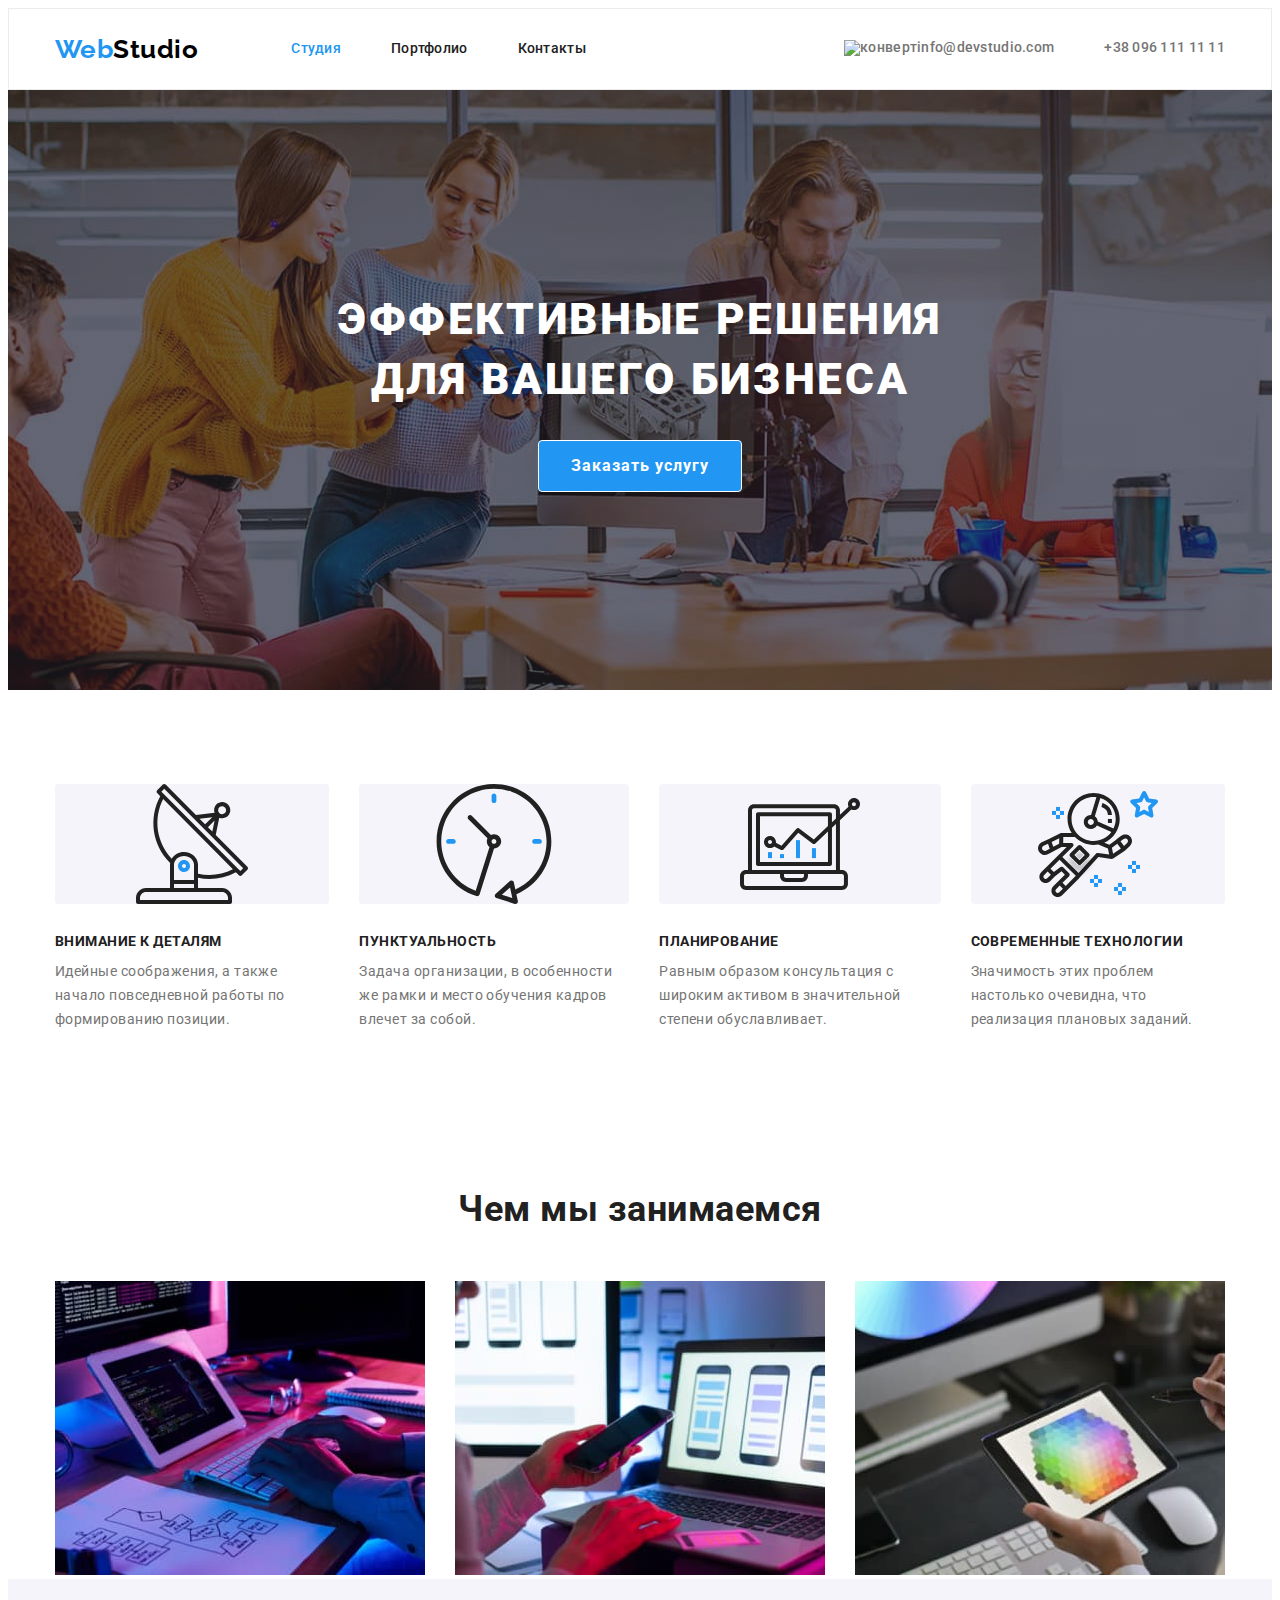
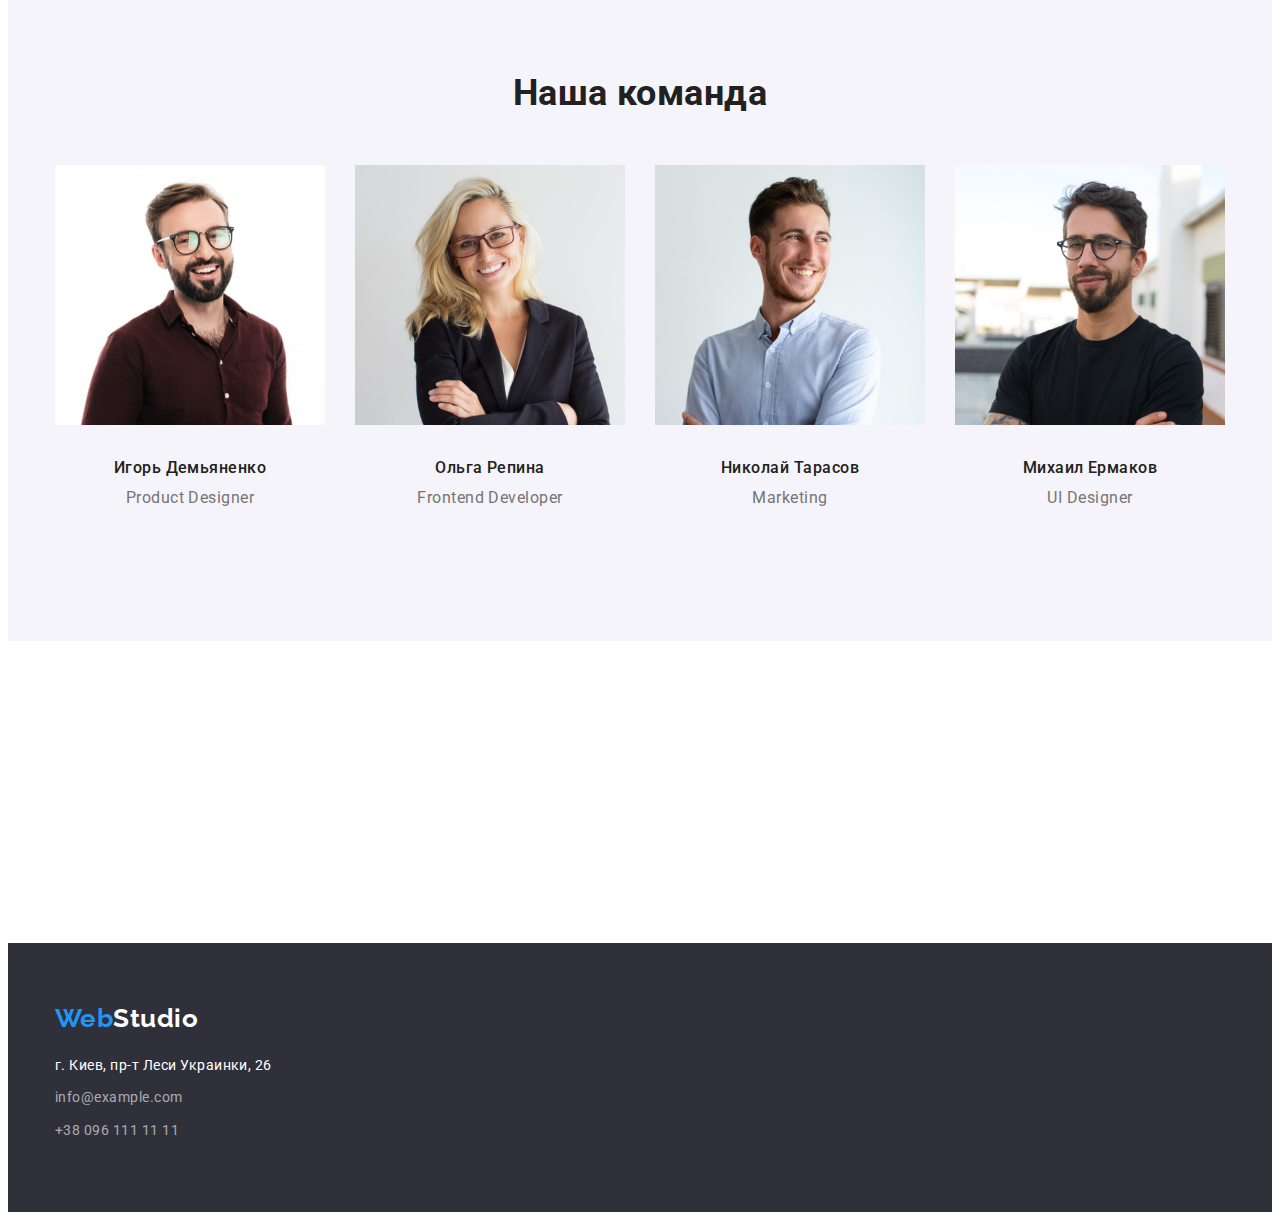
==== index.html @ ba6e31da "update" ====
<!DOCTYPE html>
<html lang="ru">
  <head>
    <meta charset="UTF-8" />
    <meta http-equiv="X-UA-Compatible" content="IE=edge" />
    <meta name="viewport" content="width=device-width, initial-scale=1.0" />
    <title>Document</title>
   <link href="https://fonts.googleapis.com/css2?family=Raleway:wght@700&family=Roboto:wght@400;500;700;900&display=swap" rel="stylesheet">
   <link rel="stylesheet" href="https://cdnjs.cloudflare.com/ajax/libs/modern-normalize/1.1.0/modern-normalize.min.css" integrity="sha512-wpPYUAdjBVSE4KJnH1VR1HeZfpl1ub8YT/NKx4PuQ5NmX2tKuGu6U/JRp5y+Y8XG2tV+wKQpNHVUX03MfMFn9Q==" crossorigin="anonymous" referrerpolicy="no-referrer" />
    <link rel="stylesheet" href="./css/styles.css">
  </head>
  <body class="page">
    <!-- Шапка -->
    <header>
       <div class="container">
      <nav class="main-nav-cont">
        <a href="./index.html" class="logo"><span class="logo-part">Web</span><span class="logo-parttwo">Studio</span></a>
        <ul class="site-nav list">
          <li class="nav-item"><a href="./index.html" class="link studio">Студия</a></li>
          <li class="nav-item"><a href="./portfolio.html" class="link">Портфолио</a></li>
          <li class="nav-item"><a href="" class="link">Контакты</a></li>
        </ul>
      
      <ul class="contact list">
        <li class="contact-item"><img src="../goit-markup-hw-04/images/icon/letter.svg" alt="конверт" class=" icon-letter"><a href="mailto:info@devstudio.com" class="info">info@devstudio.com</a></li>
        <li class="contact-item icon-smartphone"><a href="tel:+380961111111" class="info">+38 096 111 11 11</a></li>
      </ul>
      </nav>
      </div>
    </header>
    <!-- Уникальный контент страницы -->
    <main>
      <!-- Герой -->
              <section class="hero">
                <div class="container hero-center">
          <h1 class="hero-title">
            Эффективные решения <br/>
            для вашего бизнеса
          </h1>
          <button type="button" class="button-general">Заказать услугу</button>
          </div>
        </section>
      <!-- Пункты эфективного бизнеса -->
      <section class="section">
         <div class="container">
        <h2 class="opacity">Пункты эфективного бизнеса</h2>
        <ul class="list items-way">
          <li class="li-way icon-antena">
            <h3 class="subtitle">Внимание к деталям</h3>
            <p class="item">
              Идейные соображения, а также начало повседневной работы по
              формированию позиции.
            </p>
          </li>
          <li class="li-way icon-clock">
            <h3 class="subtitle">Пунктуальность</h3>
            <p class="item">
              Задача организации, в особенности же рамки и место обучения кадров
              влечет за собой.
            </p>
          </li>
          <li class="li-way icon-diagram">
            <h3 class="subtitle">Планирование</h3>
            <p class="item">
              Равным образом консультация с широким активом в значительной
              степени обуславливает.
            </p>
          </li>
          <li class="li-way icon-cosmonavt">
            <h3 class="subtitle">Современные технологии</h3>
            <p class="item">
              Значимость этих проблем настолько очевидна, что реализация
              плановых заданий.
            </p>
          </li>
        </ul>
        </div>
      </section>
      <!-- Род занятий -->
      <section>
        <div class="container">
        <h2 class="doing">Чем мы занимаемся</h2>
        <ul class="list doing-ul">
          <li class="doing-li"><img src="./images/img/coder.jpg" alt="кодирование на планшете" width="370" /></li>
          <li class="doing-li">
            <img
              src="./images/img/format.jpg"
              alt="оптимизация под мобильную версию на ноутбуке"
              width="370"/>
          </li>
          <li class="doing-li"><img src="./images/img/color.jpg" alt="стилизация на планшете" width="370" /></li>
        </ul>
        </div>
      </section>
      <!-- Команда -->
      <section class="section section-team">
         <div class="container">
        <h2 class="team">Наша команда</h2>
        <ul class="list team-ul">
          <li class="team-li">
            <img
              src="./images/img/productdesigner.jpg"
              alt="Product Designer"
              width="270"
            />
            <div class="text-team">
            <h3 class="name-team">Игорь Демьяненко</h3>
            <p lang="en" class="item-team">Product Designer</p>
            </div>
          </li>
          <li class="team-li">
            <img
              src="./images/img/frontenddeveloper.jpg"
              alt="Frontend Developer"
              width="270"
            />
            <div class="text-team">
            <h3 class="name-team">Ольга Репина</h3>
            <p lang="en" class="item-team">Frontend Developer</p>
            </div>
          </li>
          <li class="team-li">
            <img src="./images/img/marketing.jpg" alt="Marketing" width="270" />
            <div class="text-team">
            <h3 class="name-team">Николай Тарасов</h3>
            <p lang="en" class="item-team">Marketing</p>
            </div>
          </li>
          <li class="team-li">
            <img src="./images/img/uidesigner.jpg" alt="UI Designer" width="270" />
            <div class="text-team">
            <h3 class="name-team">Михаил Ермаков</h3>
            <p lang="en" class="item-team">UI Designer</p>
            </div>
          </li>
        </ul>
        </div>
      </section>
      <!-- Постоянные клиенты -->
      <section class="section">
        <div class="container">
        <ul class="list">
          <li><a href=""><img src="" alt=""></a></li>
          <li><a href=""><img src="" alt=""></a></li>
          <li><a href=""><img src="" alt=""></a></li>
          <li><a href=""><img src="" alt=""></a></li>
          <li><a href=""><img src="" alt=""></a></li>
          <li><a href=""><img src="" alt=""></a></li>
        </ul>
        </div>
      </section>
    </main>
    <!-- Подвал -->
    <footer class="footer"> 
      <div class="container">    
        <a href="./index.html" class="logo"><span class="logo-part">Web</span><span class="logo-low">Studio</span></a>
      <ul class="contact-footer list">
        <li class="map-li"><a href="https://www.google.com.ua/maps/place/%D0%B1%D1%83%D0%BB.+%D0%9B%D0%B5%D1%81%D0%B8+%D0%A3%D0%BA%D1%80%D0%B0%D0%B8%D0%BD%D0%BA%D0%B8,+26,+%D0%9A%D0%B8%D0%B5%D0%B2,+02000/@50.4265807,30.5361971,17z/data=!3m1!4b1!4m5!3m4!1s0x40d4cf0e033ecbe9:0x57a4dffefec77da0!8m2!3d50.4265807!4d30.5383858?hl=ru" target="_blank"  rel="noopener noreferrer" class="map">г. Киев, пр-т Леси Украинки, 26</a></li>
        <li class="info-li"><a href="mailto:info@example.com" class="info-footer">info@example.com</a></li>
        <li class="info-li"><a href="tel:+380961111111" class="info-footer">+38 096 111 11 11</a></li>
      </ul>
      </div>
    </footer>
  </body>
</html>
---- css/styles.css ----
html {
  box-sizing: border-box;
}
*,
*::after,
*::before {
 box-sizing: inherit; 
}

:root {
  --primary-text-color:#212121;
  --primary-bg-color:#FFFFFF;
  --accent-color: #2196F3;
  --block-background-color: rgba(47, 48, 58, 0.4);
  --info-color-footer: rgba(255, 255, 255, 0.6);
  --item-contact:#757575;
  --part-of-logo: #000000;
  --secondary-button-color:#F5F4FA;
  --border-color-head:#ECECEC;
  --border-color-portfolio: #EEEEEE;
  --footer-color: #2F303A;
}

body {
  background-color: var(--primary-bg-color);
  color: var(--primary-text-color);
  font-family: Roboto, sans-serif;
  letter-spacing: 0.03em;
}
.container {
  width: 1200px;
  padding-left: 15px;
  padding-right: 15px;
  margin-left: auto;
  margin-right: auto;
}
/* h1,
h2,
h3,
p,
ul {
margin-top: 0;
margin-bottom: 0; } */
header {
  border: 1px solid var(--border-color-head);
}
/* logo */
.logo {
  color: var(--part-of-logo);
  text-decoration: none;

  font-family: Raleway, sans-serif;
    font-size: 26px;
    line-height: 1.19;
    font-weight: 700;
}
.logo-part {
  color:var(--accent-color);
}
.logo-parttwo {
  color: var(--part-of-logo);
}
.logo-low {
  color: var(--primary-bg-color);
}
/* Util */
.list {
  list-style: none;
  margin-top: 0;
  margin-bottom: 0;
  padding-left: 0;
}
/* site-nav */
.main-nav-cont {
  display: flex;
  align-items: center;

}


.site-nav {
    display: flex;

    font-weight: 500;
    font-size: 14px;
    line-height: 1.14;
    letter-spacing: 0.02em;
    margin-left: 93px;
}

.site-nav .nav-item:not(:last-child) {
margin-right: 50px;
}
.site-nav .link:hover,
.site-nav .link:focus {
  color:var(--accent-color);
}
.site-nav .link {
  display: flex;
  padding-top: 32px;
  padding-bottom: 32px;
}

.link {
 text-decoration: none;
 color: var(--primary-text-color);
}
.studio {
  color: var(--accent-color);
}
.portfolio {
  color: var(--accent-color);
}
/* contact */
.contact {
  display: flex;
  margin-left: auto;

  color:var(--item-contact);
  font-weight: 500;
  font-size: 14px;
  line-height: 1.14;
  letter-spacing: 0.02em;
}
.contact .contact-item:not(:last-child) {
  margin-right: 50px;
}
.contact .info:hover,
.contact .info:focus {
  color: var(--accent-color);
}
/* logo-contact */
.contact-item {
  display: flex;
}
.contact-item::before {
  content: '';
    height: 18px;
    display: block;
    background-size: contain;
    background-repeat: no-repeat;
    background-position: center;
    background-color: var(--primary-bg-color);
    border-radius: 4px;
}
.icon-letter::before {
background-image: url(../images/icon/letter.svg);
}
.icon-smartphone::before {
background-image: url(../images/icon/smartphone.svg);
}

.info {
  text-decoration: none;
  color: var(--item-contact);
}
/* Hero */

.hero-title {
  margin-top: 0;
  margin-bottom: 30px;

  color: var(--primary-bg-color);
    font-weight: 900;
    font-size: 44px;
    line-height: 1.36;
    letter-spacing: 0.06em;
    text-align: center;
    text-transform: uppercase;

}
.hero {
  background-color: var(--footer-color);
  text-align: center;
  padding-top: 200px;
  padding-bottom: 200px;
  max-width: 1600px;
  margin-left: auto;
  margin-right: auto;
  height: 600px;

  background-image: linear-gradient(to right,
        var(--block-background-color),
        var(--block-background-color)),
      url(../images/img/hero.jpg);
  background-repeat: no-repeat;
  background-size: cover;
  background-position: center;

}
.section {
 padding-top: 94px;
 padding-bottom: 94px;
}
/* items effective way */
.items-way {
  display: flex;
}
.li-way::before {
  content: '';
  height: 120px;
  display: block;
  background-size: contain;
  background-repeat: no-repeat;
  background-position: center;
  background-color: var(--secondary-button-color);
  border-radius: 4px;
  margin-bottom: 30px;
}
.items-way .li-way:not(:last-child) {
  margin-right: 30px;
}
/* icon */
.icon-antena::before {
background-image: url(../images/icon/antenna.svg);
}
.icon-clock::before {
background-image: url(../images/icon/clock.svg);
}
.icon-diagram::before {
background-image: url(../images/icon/diagram.svg);
}
.icon-cosmonavt::before {
background-image: url(../images/icon/cosmonavt.svg)
}

.subtitle {
    font-weight: 700;
    font-size: 14px;
    line-height: 1.14;
    text-transform: uppercase;
    margin-top: 0;
    margin-bottom: 10px;
    display: flex;
}

.opacity {
  opacity: 0;
  display: none;
  cursor: pointer;
}
/* item */
.item {
    color:var(--item-contact);
    font-size: 14px;
    line-height: 1.7;
    margin-top: 0;
    padding-bottom: 50px;
}
/* Doing */
.doing-ul {
  display: flex;
}
.doing-ul .doing-li:not(:last-child) {
  margin-right: 30px;
}
.doing {
    font-weight: 700;
    font-size: 36px;
    line-height: 1.16;
    margin-top: 0;
    margin-bottom: 50px;
    text-align: center;
}
/* team */
.section-team {
  background-color: var(--secondary-button-color);
}
.team-ul {
  display: flex;
}
.team-ul .team-li:not(:last-child) {
  margin-right: 30px;
}
.team {
    font-weight: 700;
    font-size: 36px;
    line-height: 1.16;
    margin-top: 0;
    margin-bottom: 50px;
    text-align: center;
}
.text-team {
  text-align: center;
  padding-top: 30px;
  padding-bottom: 30px;

}
.name-team {
    font-weight: 500;
    font-size: 16px;
    line-height: 1.18;
    margin-top: 0;
    margin-bottom: 10px;
}
.item-team {
  color: var(--item-contact);
  font-size: 16px;
  line-height: 19px;
  margin-top: 0;
  margin-bottom: 10px;
}
/* Постоянные клиенты */
/* footer */
.footer {
  background-color: var(--footer-color);
  padding-top: 60px;
  padding-bottom: 60px;
}
.map {
  color:var(--primary-bg-color);
  text-decoration: none;
    font-size: 14px;
    line-height: 1.7;
    
}
.map-li {
margin-top: 20px;
}
.info-footer {
  color: var(--info-color-footer);
  text-decoration: none;
  font-size: 14px;
  line-height: 1.7;

}
.info-li {
  margin-top: 9px;
  margin-bottom: 9px;
}
.contact-footer .info-footer:hover,
.contact-footer .info-footer:focus {
  color: var(--accent-color);
}

.contact-footer .map:hover,
.contact-footer .map:focus {
  color: var(--accent-color);
}

/* Button */
button {
  border-radius: 4px;
 text-align: center;
  border: 1px solid rgba(255, 255, 255, 1);
  font-family: inherit;
  cursor: pointer;
}
.button-general {
  padding: 10px 32px;
  min-width: 200px;

  color: var(--primary-bg-color);
  background-color:var(--accent-color);
  font-weight: 700;
  font-size: 16px;
  line-height: 1.87;
  letter-spacing: 0.06em;

}
/* other button */
.secondary-button {
  padding: 6px 22px;

  background-color: var(--secondary-button-color);
  font-weight: 500;
  font-size: 16px;
  line-height: 1.6;
  text-align: center;
}
.secondary-button:hover,
.secondary-button:focus {
  background-color: var(--accent-color);
  color: var(--primary-bg-color);
}
.button-all {
min-width: 73px;
}
.button-web {
min-width: 128px;
}
.button-app {
min-width: 145px;
}
.button-dis {
min-width: 163px;
}
.button-marketing {
  min-width: 130px;
}


/* section portfolio */
.item-portfolio {
  font-weight: 700;
  font-size: 18px;
  line-height: 2;
  letter-spacing: 0.06em;
  margin-top: 0;
  margin-bottom: 4px;
  }
  .direction {
  color: var(--item-contact);
  font-size: 16px;
  line-height: 1.8;
  margin-top: 0;
  margin-bottom: 4px;
  }

  .btn-portfolio {
    margin-bottom: 50px;
    text-align: center;
    display: flex;
    justify-content: center; 
  }
    .btn-portfolio .list-portfolio-btn:not(:last-child) {
    margin-right: 8px;
  }

  .li-portfolio {
 width: 370px;
        }
  .li-portfolio:nth-child(3n){
margin-right: 0;
  }
  .list-portfolio {
    display: flex;
    flex-wrap: wrap;
    gap: 30px;
  }
.items-li {
    border: 1px solid var(--border-color-portfolio);
    padding: 20px;
    margin-top: -5px;
  }
    /* .list-portfolio .li-portfolio:not(:last-child) {
      margin-right: 30px;
    } */
    
/* основной color: #212121; */
/*вторичный цвет  color: #757575 */
/* белый color: #FFFFFF; */
/* синий #2196F3 */
/* цвет фона E5E5E5 */
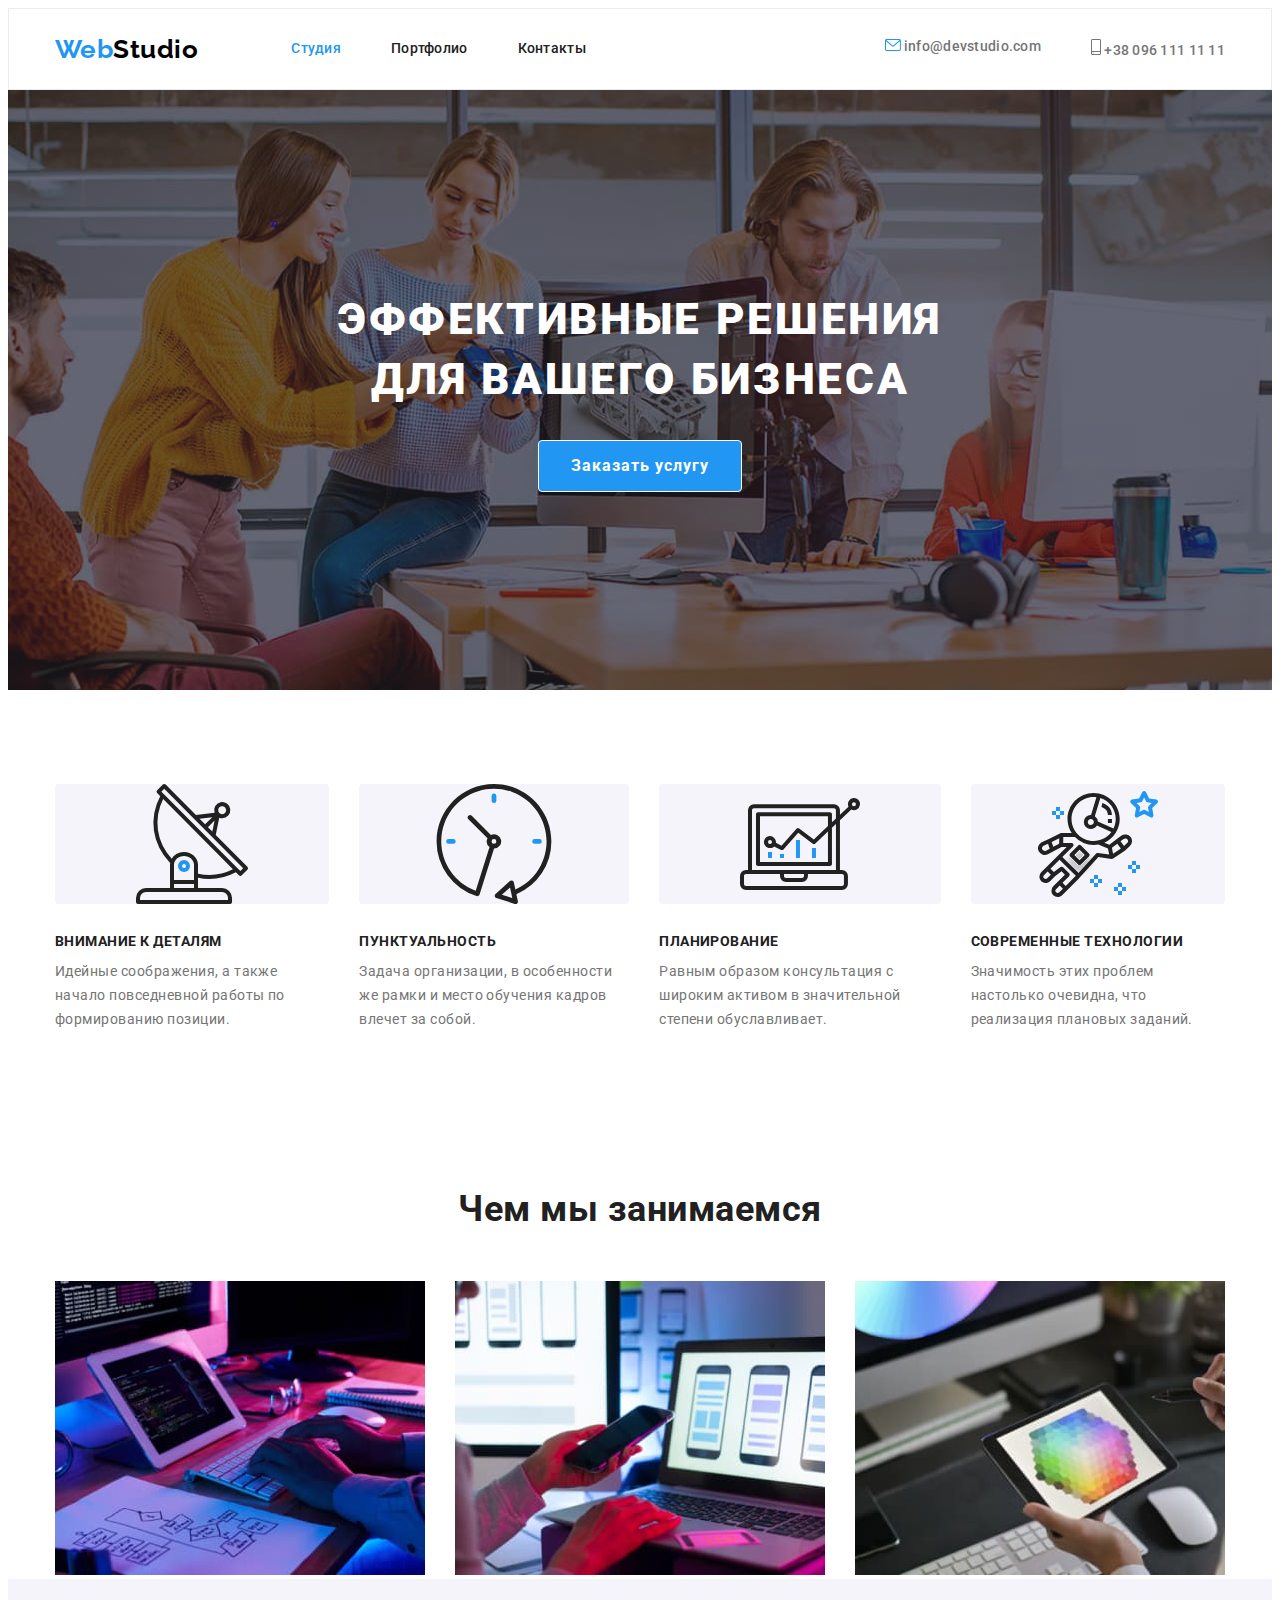
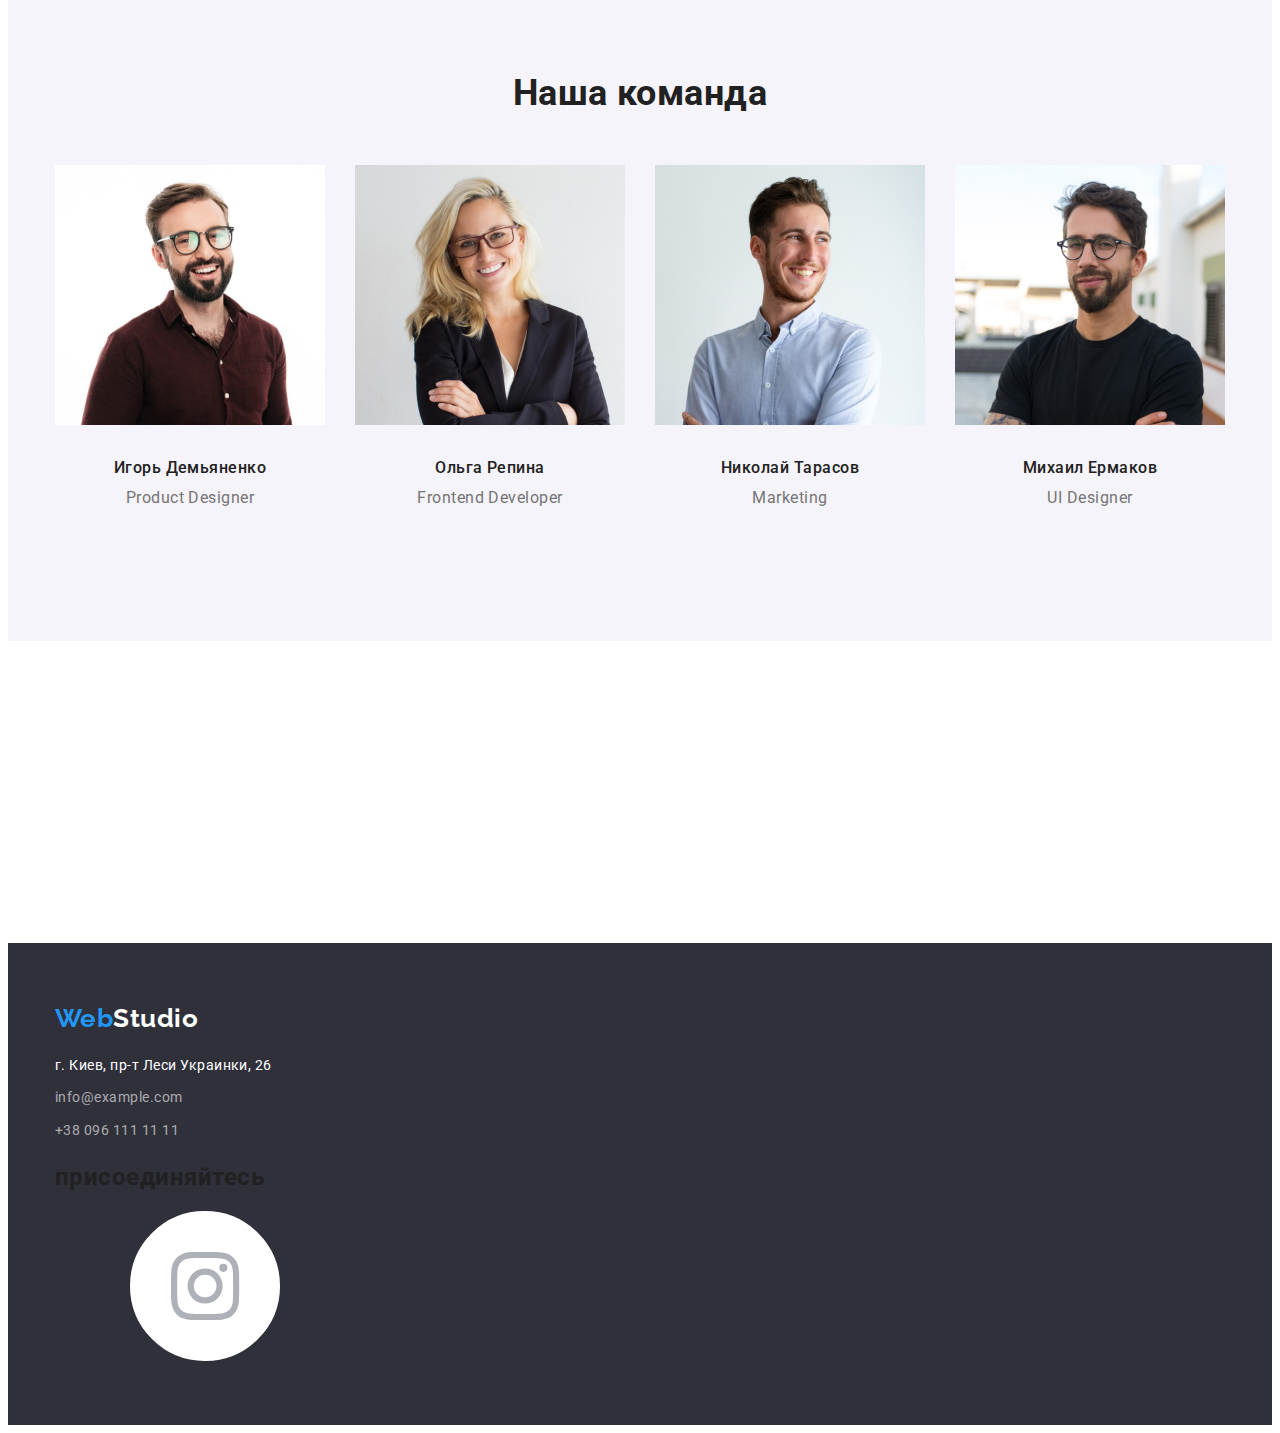
==== commit 695e50a9: "update" ====
--- a/index.html
+++ b/index.html
@@ -22,8 +22,12 @@
         </ul>
       
       <ul class="contact list">
-        <li class="contact-item"><img src="../goit-markup-hw-04/images/icon/letter.svg" alt="конверт" class=" icon-letter"><a href="mailto:info@devstudio.com" class="info">info@devstudio.com</a></li>
-        <li class="contact-item icon-smartphone"><a href="tel:+380961111111" class="info">+38 096 111 11 11</a></li>
+        <li class="contact-item"> <a href="mailto:info@devstudio.com" class="info"><svg class="icon-letter" >
+          <use href="./images/icon/icons.svg#letter"></use>
+        </svg> info@devstudio.com</a></li>
+        <li class="contact-item"><a href="tel:+380961111111" class="info"><svg class="icon-smartphone">
+          <use href="./images/icon/icons.svg#smartphone"></use>
+        </svg> +38 096 111 11 11</a></li>
       </ul>
       </nav>
       </div>
@@ -158,6 +162,10 @@
         <li class="map-li"><a href="https://www.google.com.ua/maps/place/%D0%B1%D1%83%D0%BB.+%D0%9B%D0%B5%D1%81%D0%B8+%D0%A3%D0%BA%D1%80%D0%B0%D0%B8%D0%BD%D0%BA%D0%B8,+26,+%D0%9A%D0%B8%D0%B5%D0%B2,+02000/@50.4265807,30.5361971,17z/data=!3m1!4b1!4m5!3m4!1s0x40d4cf0e033ecbe9:0x57a4dffefec77da0!8m2!3d50.4265807!4d30.5383858?hl=ru" target="_blank"  rel="noopener noreferrer" class="map">г. Киев, пр-т Леси Украинки, 26</a></li>
         <li class="info-li"><a href="mailto:info@example.com" class="info-footer">info@example.com</a></li>
         <li class="info-li"><a href="tel:+380961111111" class="info-footer">+38 096 111 11 11</a></li>
+        <h2>присоединяйтесь</h2>
+        <svg>
+          <use href="./images/icon/icons.svg#insta"></use>
+        </svg>
       </ul>
       </div>
     </footer>
--- a/css/styles.css
+++ b/css/styles.css
@@ -122,6 +122,19 @@
   line-height: 1.14;
   letter-spacing: 0.02em;
 }
+
+
+/* logo letter phone */
+.icon-letter {
+ width: 16px;
+ height: 12px;
+}
+.icon-smartphone {
+  width: 10px;
+  height: 16px;
+}
+
+
 .contact .contact-item:not(:last-child) {
   margin-right: 50px;
 }
@@ -132,22 +145,6 @@
 /* logo-contact */
 .contact-item {
   display: flex;
-}
-.contact-item::before {
-  content: '';
-    height: 18px;
-    display: block;
-    background-size: contain;
-    background-repeat: no-repeat;
-    background-position: center;
-    background-color: var(--primary-bg-color);
-    border-radius: 4px;
-}
-.icon-letter::before {
-background-image: url(../images/icon/letter.svg);
-}
-.icon-smartphone::before {
-background-image: url(../images/icon/smartphone.svg);
 }
 
 .info {
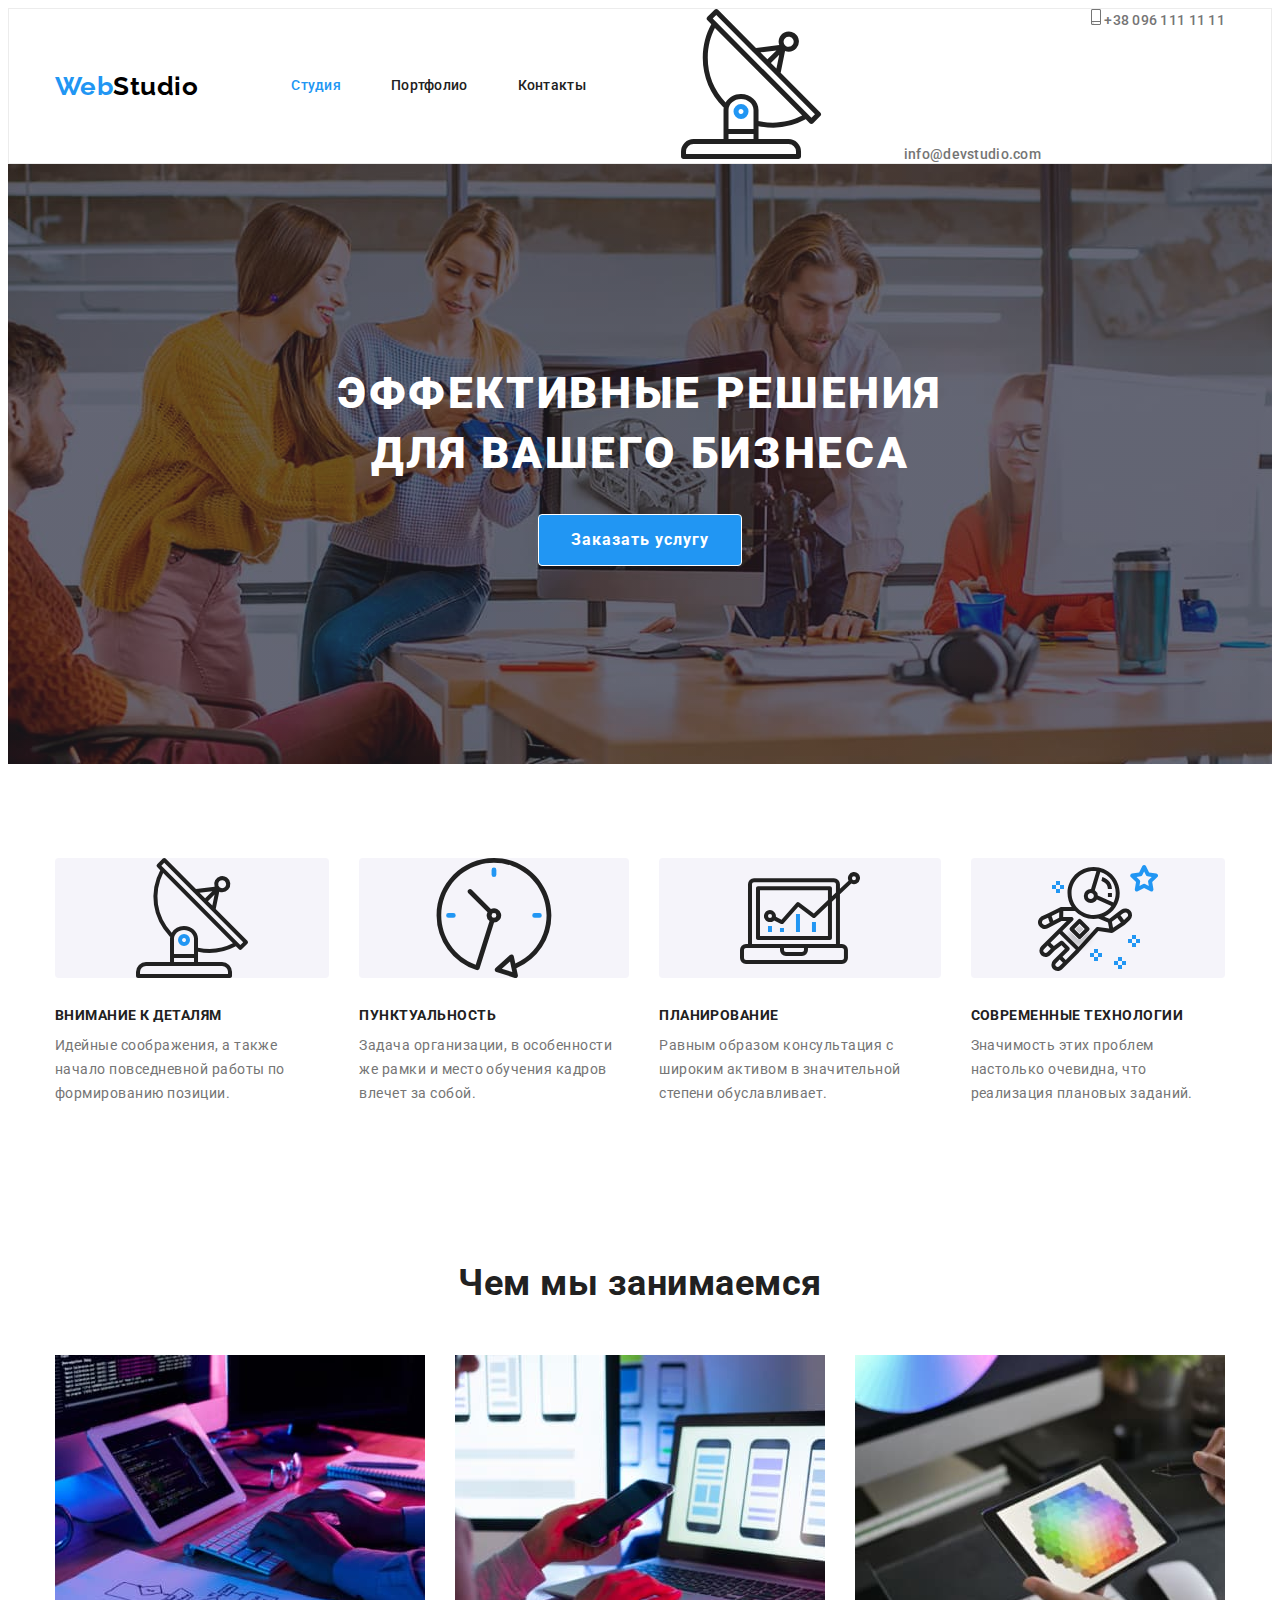
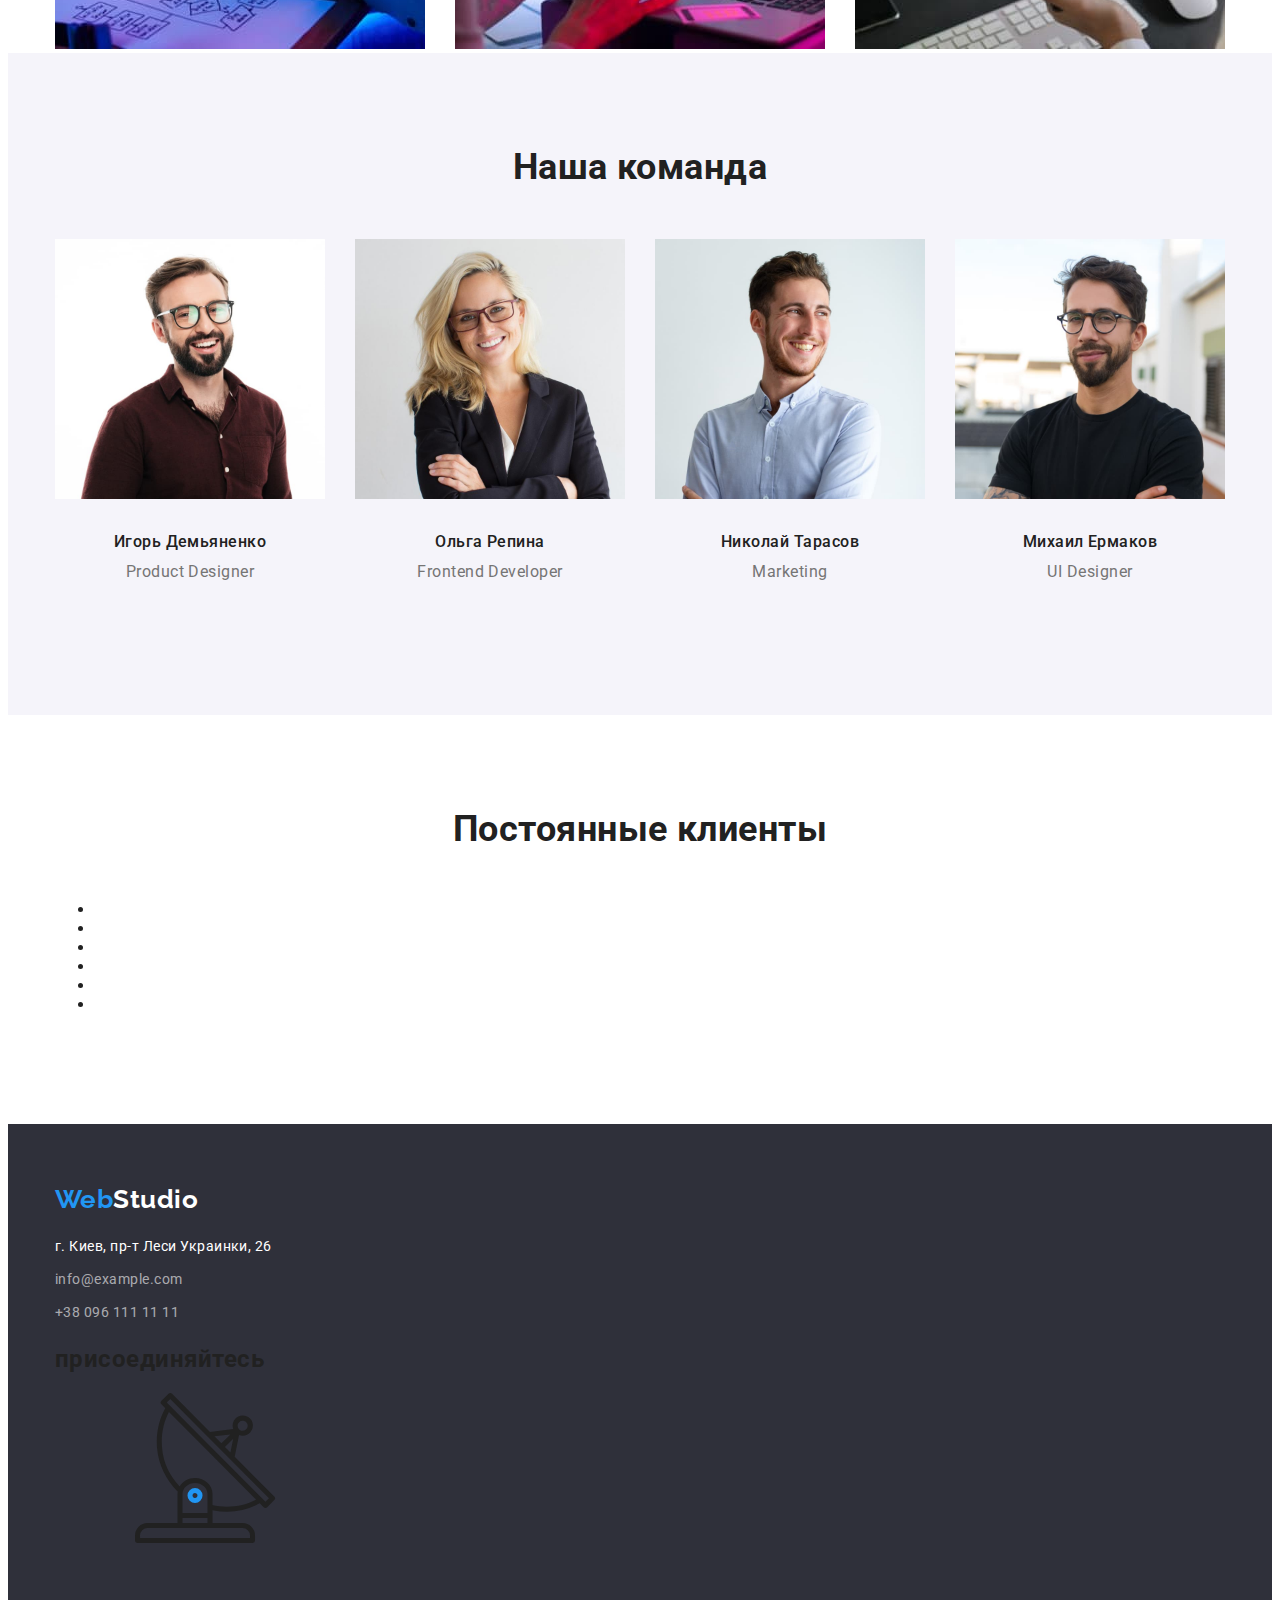
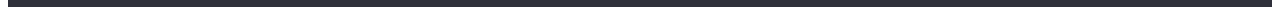
==== commit 7673978e: "update" ====
--- a/index.html
+++ b/index.html
@@ -5,168 +5,234 @@
     <meta http-equiv="X-UA-Compatible" content="IE=edge" />
     <meta name="viewport" content="width=device-width, initial-scale=1.0" />
     <title>Document</title>
-   <link href="https://fonts.googleapis.com/css2?family=Raleway:wght@700&family=Roboto:wght@400;500;700;900&display=swap" rel="stylesheet">
-   <link rel="stylesheet" href="https://cdnjs.cloudflare.com/ajax/libs/modern-normalize/1.1.0/modern-normalize.min.css" integrity="sha512-wpPYUAdjBVSE4KJnH1VR1HeZfpl1ub8YT/NKx4PuQ5NmX2tKuGu6U/JRp5y+Y8XG2tV+wKQpNHVUX03MfMFn9Q==" crossorigin="anonymous" referrerpolicy="no-referrer" />
-    <link rel="stylesheet" href="./css/styles.css">
+    <link
+      href="https://fonts.googleapis.com/css2?family=Raleway:wght@700&family=Roboto:wght@400;500;700;900&display=swap"
+      rel="stylesheet"
+    />
+    <link
+      rel="stylesheet"
+      href="https://cdnjs.cloudflare.com/ajax/libs/modern-normalize/1.1.0/modern-normalize.min.css"
+      integrity="sha512-wpPYUAdjBVSE4KJnH1VR1HeZfpl1ub8YT/NKx4PuQ5NmX2tKuGu6U/JRp5y+Y8XG2tV+wKQpNHVUX03MfMFn9Q=="
+      crossorigin="anonymous"
+      referrerpolicy="no-referrer"
+    />
+    <link rel="stylesheet" href="./css/styles.css" />
   </head>
   <body class="page">
     <!-- Шапка -->
     <header>
-       <div class="container">
-      <nav class="main-nav-cont">
-        <a href="./index.html" class="logo"><span class="logo-part">Web</span><span class="logo-parttwo">Studio</span></a>
-        <ul class="site-nav list">
-          <li class="nav-item"><a href="./index.html" class="link studio">Студия</a></li>
-          <li class="nav-item"><a href="./portfolio.html" class="link">Портфолио</a></li>
-          <li class="nav-item"><a href="" class="link">Контакты</a></li>
-        </ul>
-      
-      <ul class="contact list">
-        <li class="contact-item"> <a href="mailto:info@devstudio.com" class="info"><svg class="icon-letter" >
-          <use href="./images/icon/icons.svg#letter"></use>
-        </svg> info@devstudio.com</a></li>
-        <li class="contact-item"><a href="tel:+380961111111" class="info"><svg class="icon-smartphone">
-          <use href="./images/icon/icons.svg#smartphone"></use>
-        </svg> +38 096 111 11 11</a></li>
-      </ul>
-      </nav>
+      <div class="container">
+        <nav class="main-nav-cont">
+          <a href="./index.html" class="logo"
+            ><span class="logo-part">Web</span
+            ><span class="logo-parttwo">Studio</span></a>
+          <ul class="site-nav list">
+            <li class="nav-item">
+              <a href="./index.html" class="link studio">Студия</a>
+            </li>
+            <li class="nav-item">
+              <a href="./portfolio.html" class="link">Портфолио</a>
+            </li>
+            <li class="nav-item"><a href="" class="link">Контакты</a>
+            </li>
+          </ul>
+
+          <ul class="contact list">
+            <li class="contact-item">
+              <a href="mailto:info@devstudio.com" class="info"
+                ><svg>
+                  <use href="./images/icon/icons.svg#antenna"></use>
+                </svg>
+                info@devstudio.com</a>
+            </li>
+            <li class="contact-item">
+              <a href="tel:+380961111111" class="info"
+                ><svg class="icon-smartphone">
+                  <use href="./images/icon/icons.svg#smartphone"></use>
+                </svg>
+                +38 096 111 11 11</a
+              >
+            </li>
+          </ul>
+        </nav>
       </div>
     </header>
     <!-- Уникальный контент страницы -->
     <main>
       <!-- Герой -->
-              <section class="hero">
-                <div class="container hero-center">
+      <section class="hero">
+        <div class="container hero-center">
           <h1 class="hero-title">
-            Эффективные решения <br/>
+            Эффективные решения <br />
             для вашего бизнеса
           </h1>
           <button type="button" class="button-general">Заказать услугу</button>
-          </div>
-        </section>
+        </div>
+      </section>
       <!-- Пункты эфективного бизнеса -->
       <section class="section">
-         <div class="container">
-        <h2 class="opacity">Пункты эфективного бизнеса</h2>
-        <ul class="list items-way">
-          <li class="li-way icon-antena">
-            <h3 class="subtitle">Внимание к деталям</h3>
-            <p class="item">
-              Идейные соображения, а также начало повседневной работы по
-              формированию позиции.
-            </p>
-          </li>
-          <li class="li-way icon-clock">
-            <h3 class="subtitle">Пунктуальность</h3>
-            <p class="item">
-              Задача организации, в особенности же рамки и место обучения кадров
-              влечет за собой.
-            </p>
-          </li>
-          <li class="li-way icon-diagram">
-            <h3 class="subtitle">Планирование</h3>
-            <p class="item">
-              Равным образом консультация с широким активом в значительной
-              степени обуславливает.
-            </p>
-          </li>
-          <li class="li-way icon-cosmonavt">
-            <h3 class="subtitle">Современные технологии</h3>
-            <p class="item">
-              Значимость этих проблем настолько очевидна, что реализация
-              плановых заданий.
-            </p>
-          </li>
-        </ul>
+        <div class="container">
+          <h2 class="opacity">Пункты эфективного бизнеса</h2>
+          <ul class="list items-way">
+            <li class="li-way icon-antena">
+              <h3 class="subtitle">Внимание к деталям</h3>
+              <p class="item">
+                Идейные соображения, а также начало повседневной работы по
+                формированию позиции.
+              </p>
+            </li>
+            <li class="li-way icon-clock">
+              <h3 class="subtitle">Пунктуальность</h3>
+              <p class="item">
+                Задача организации, в особенности же рамки и место обучения
+                кадров влечет за собой.
+              </p>
+            </li>
+            <li class="li-way icon-diagram">
+              <h3 class="subtitle">Планирование</h3>
+              <p class="item">
+                Равным образом консультация с широким активом в значительной
+                степени обуславливает.
+              </p>
+            </li>
+            <li class="li-way icon-cosmonavt">
+              <h3 class="subtitle">Современные технологии</h3>
+              <p class="item">
+                Значимость этих проблем настолько очевидна, что реализация
+                плановых заданий.
+              </p>
+            </li>
+          </ul>
         </div>
       </section>
       <!-- Род занятий -->
       <section>
         <div class="container">
-        <h2 class="doing">Чем мы занимаемся</h2>
-        <ul class="list doing-ul">
-          <li class="doing-li"><img src="./images/img/coder.jpg" alt="кодирование на планшете" width="370" /></li>
-          <li class="doing-li">
-            <img
-              src="./images/img/format.jpg"
-              alt="оптимизация под мобильную версию на ноутбуке"
-              width="370"/>
-          </li>
-          <li class="doing-li"><img src="./images/img/color.jpg" alt="стилизация на планшете" width="370" /></li>
-        </ul>
+          <h2 class="doing">Чем мы занимаемся</h2>
+          <ul class="list doing-ul">
+            <li class="doing-li">
+              <img
+                src="./images/img/coder.jpg"
+                alt="кодирование на планшете"
+                width="370"
+              />
+            </li>
+            <li class="doing-li">
+              <img
+                src="./images/img/format.jpg"
+                alt="оптимизация под мобильную версию на ноутбуке"
+                width="370"
+              />
+            </li>
+            <li class="doing-li">
+              <img
+                src="./images/img/color.jpg"
+                alt="стилизация на планшете"
+                width="370"
+              />
+            </li>
+          </ul>
         </div>
       </section>
       <!-- Команда -->
       <section class="section section-team">
-         <div class="container">
-        <h2 class="team">Наша команда</h2>
-        <ul class="list team-ul">
-          <li class="team-li">
-            <img
-              src="./images/img/productdesigner.jpg"
-              alt="Product Designer"
-              width="270"
-            />
-            <div class="text-team">
-            <h3 class="name-team">Игорь Демьяненко</h3>
-            <p lang="en" class="item-team">Product Designer</p>
-            </div>
-          </li>
-          <li class="team-li">
-            <img
-              src="./images/img/frontenddeveloper.jpg"
-              alt="Frontend Developer"
-              width="270"
-            />
-            <div class="text-team">
-            <h3 class="name-team">Ольга Репина</h3>
-            <p lang="en" class="item-team">Frontend Developer</p>
-            </div>
-          </li>
-          <li class="team-li">
-            <img src="./images/img/marketing.jpg" alt="Marketing" width="270" />
-            <div class="text-team">
-            <h3 class="name-team">Николай Тарасов</h3>
-            <p lang="en" class="item-team">Marketing</p>
-            </div>
-          </li>
-          <li class="team-li">
-            <img src="./images/img/uidesigner.jpg" alt="UI Designer" width="270" />
-            <div class="text-team">
-            <h3 class="name-team">Михаил Ермаков</h3>
-            <p lang="en" class="item-team">UI Designer</p>
-            </div>
-          </li>
-        </ul>
+        <div class="container">
+          <h2 class="team">Наша команда</h2>
+          <ul class="list team-ul">
+            <li class="team-li">
+              <img
+                src="./images/img/productdesigner.jpg"
+                alt="Product Designer"
+                width="270"
+              />
+              <div class="text-team">
+                <h3 class="name-team">Игорь Демьяненко</h3>
+                <p lang="en" class="item-team">Product Designer</p>
+              </div>
+            </li>
+            <li class="team-li">
+              <img
+                src="./images/img/frontenddeveloper.jpg"
+                alt="Frontend Developer"
+                width="270"
+              />
+              <div class="text-team">
+                <h3 class="name-team">Ольга Репина</h3>
+                <p lang="en" class="item-team">Frontend Developer</p>
+              </div>
+            </li>
+            <li class="team-li">
+              <img
+                src="./images/img/marketing.jpg"
+                alt="Marketing"
+                width="270"
+              />
+              <div class="text-team">
+                <h3 class="name-team">Николай Тарасов</h3>
+                <p lang="en" class="item-team">Marketing</p>
+              </div>
+            </li>
+            <li class="team-li">
+              <img
+                src="./images/img/uidesigner.jpg"
+                alt="UI Designer"
+                width="270"
+              />
+              <div class="text-team">
+                <h3 class="name-team">Михаил Ермаков</h3>
+                <p lang="en" class="item-team">UI Designer</p>
+              </div>
+            </li>
+          </ul>
         </div>
       </section>
       <!-- Постоянные клиенты -->
       <section class="section">
         <div class="container">
-        <ul class="list">
-          <li><a href=""><img src="" alt=""></a></li>
-          <li><a href=""><img src="" alt=""></a></li>
-          <li><a href=""><img src="" alt=""></a></li>
-          <li><a href=""><img src="" alt=""></a></li>
-          <li><a href=""><img src="" alt=""></a></li>
-          <li><a href=""><img src="" alt=""></a></li>
-        </ul>
+          <h2 class="always-clines">Постоянные клиенты</h2>
+          <ul>
+            <li></li>
+            <li></li>
+            <li></li>
+            <li></li>
+            <li></li>
+            <li></li>
+          </ul>
         </div>
       </section>
     </main>
     <!-- Подвал -->
-    <footer class="footer"> 
-      <div class="container">    
-        <a href="./index.html" class="logo"><span class="logo-part">Web</span><span class="logo-low">Studio</span></a>
-      <ul class="contact-footer list">
-        <li class="map-li"><a href="https://www.google.com.ua/maps/place/%D0%B1%D1%83%D0%BB.+%D0%9B%D0%B5%D1%81%D0%B8+%D0%A3%D0%BA%D1%80%D0%B0%D0%B8%D0%BD%D0%BA%D0%B8,+26,+%D0%9A%D0%B8%D0%B5%D0%B2,+02000/@50.4265807,30.5361971,17z/data=!3m1!4b1!4m5!3m4!1s0x40d4cf0e033ecbe9:0x57a4dffefec77da0!8m2!3d50.4265807!4d30.5383858?hl=ru" target="_blank"  rel="noopener noreferrer" class="map">г. Киев, пр-т Леси Украинки, 26</a></li>
-        <li class="info-li"><a href="mailto:info@example.com" class="info-footer">info@example.com</a></li>
-        <li class="info-li"><a href="tel:+380961111111" class="info-footer">+38 096 111 11 11</a></li>
-        <h2>присоединяйтесь</h2>
-        <svg>
-          <use href="./images/icon/icons.svg#insta"></use>
-        </svg>
-      </ul>
+    <footer class="footer">
+      <div class="container">
+        <a href="./index.html" class="logo"
+          ><span class="logo-part">Web</span
+          ><span class="logo-low">Studio</span></a
+        >
+        <ul class="contact-footer list">
+          <li class="map-li">
+            <a
+              href="https://www.google.com.ua/maps/place/%D0%B1%D1%83%D0%BB.+%D0%9B%D0%B5%D1%81%D0%B8+%D0%A3%D0%BA%D1%80%D0%B0%D0%B8%D0%BD%D0%BA%D0%B8,+26,+%D0%9A%D0%B8%D0%B5%D0%B2,+02000/@50.4265807,30.5361971,17z/data=!3m1!4b1!4m5!3m4!1s0x40d4cf0e033ecbe9:0x57a4dffefec77da0!8m2!3d50.4265807!4d30.5383858?hl=ru"
+              target="_blank"
+              rel="noopener noreferrer"
+              class="map"
+              >г. Киев, пр-т Леси Украинки, 26</a
+            >
+          </li>
+          <li class="info-li">
+            <a href="mailto:info@example.com" class="info-footer"
+              >info@example.com</a
+            >
+          </li>
+          <li class="info-li">
+            <a href="tel:+380961111111" class="info-footer"
+              >+38 096 111 11 11</a
+            >
+          </li>
+          <h2>присоединяйтесь</h2>
+          <svg>
+            <use href="./images/icon/icons.svg#antenna"></use>
+          </svg>
+        </ul>
       </div>
     </footer>
   </body>
--- a/css/styles.css
+++ b/css/styles.css
@@ -298,6 +298,14 @@
   margin-bottom: 10px;
 }
 /* Постоянные клиенты */
+.always-clines {
+  font-weight: 700;
+    font-size: 36px;
+    line-height: 1.16;
+    margin-top: 0;
+    margin-bottom: 50px;
+    text-align: center;
+}
 /* footer */
 .footer {
   background-color: var(--footer-color);
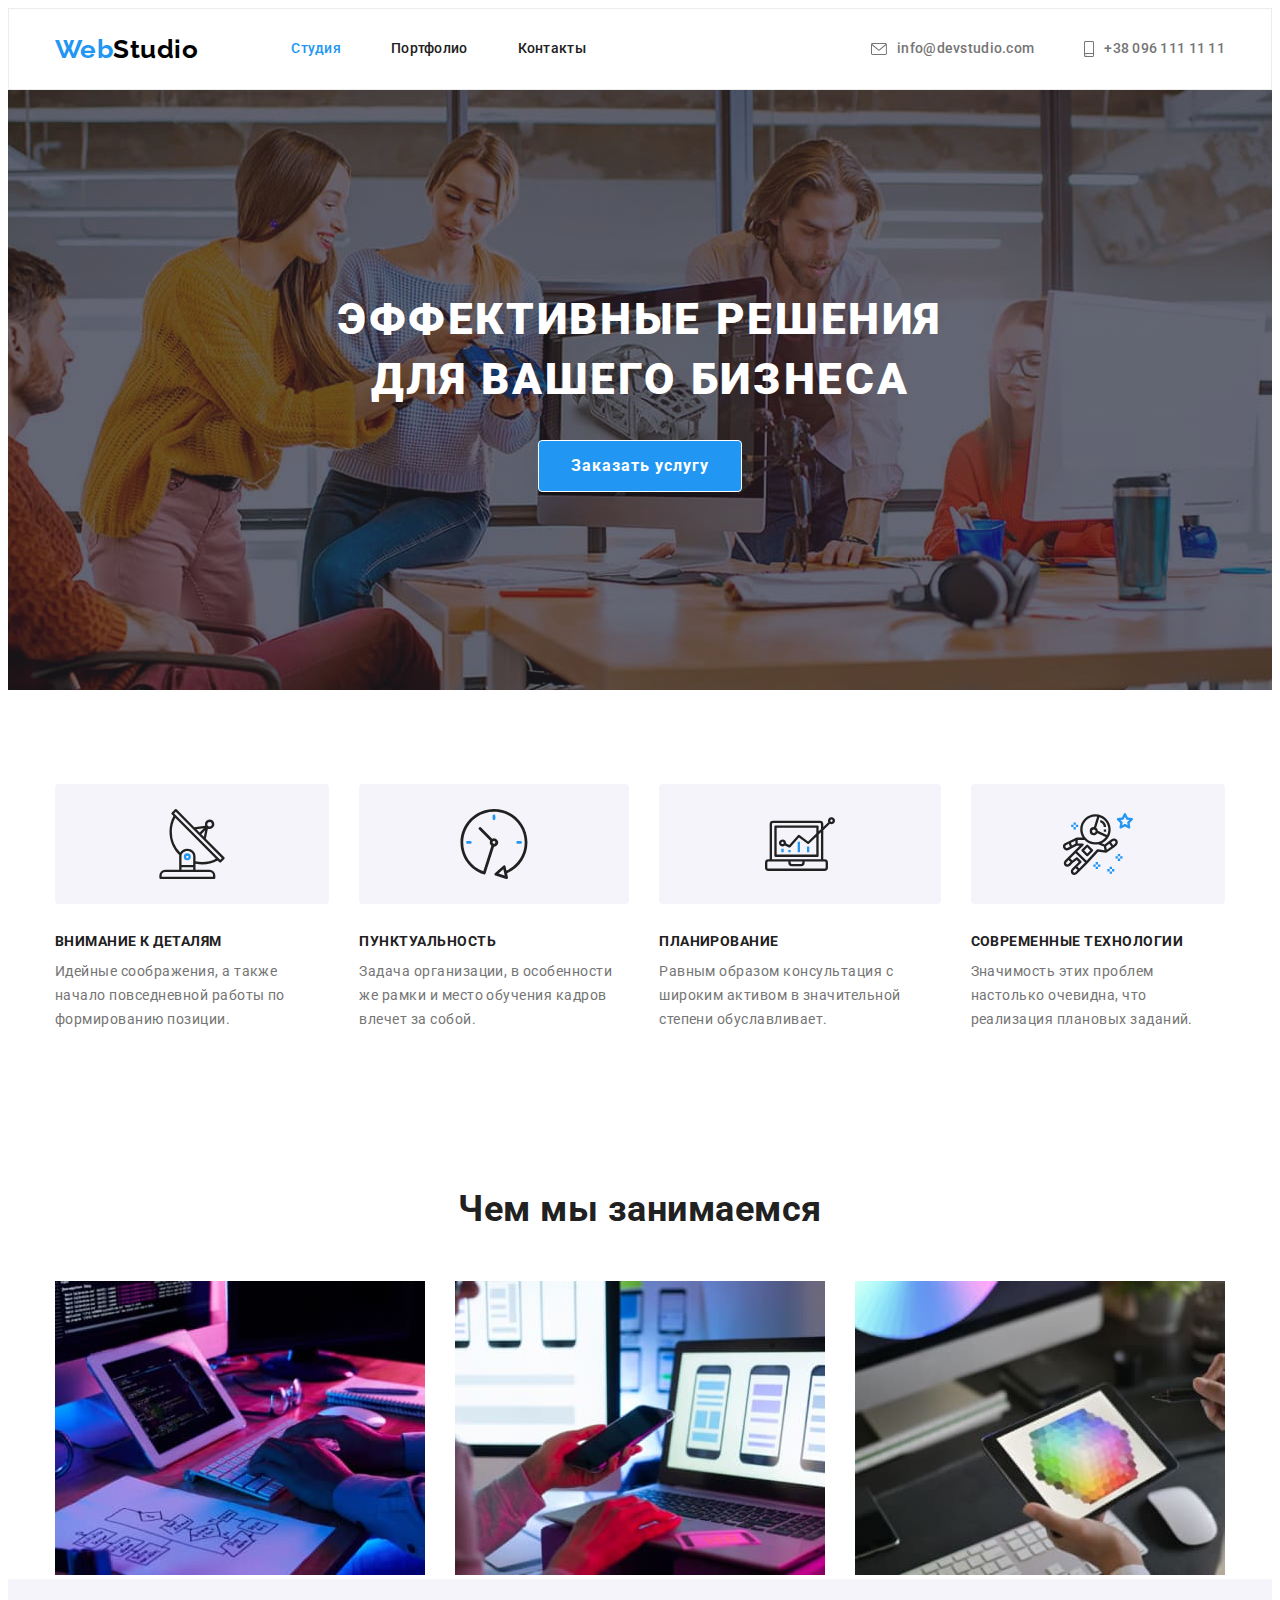
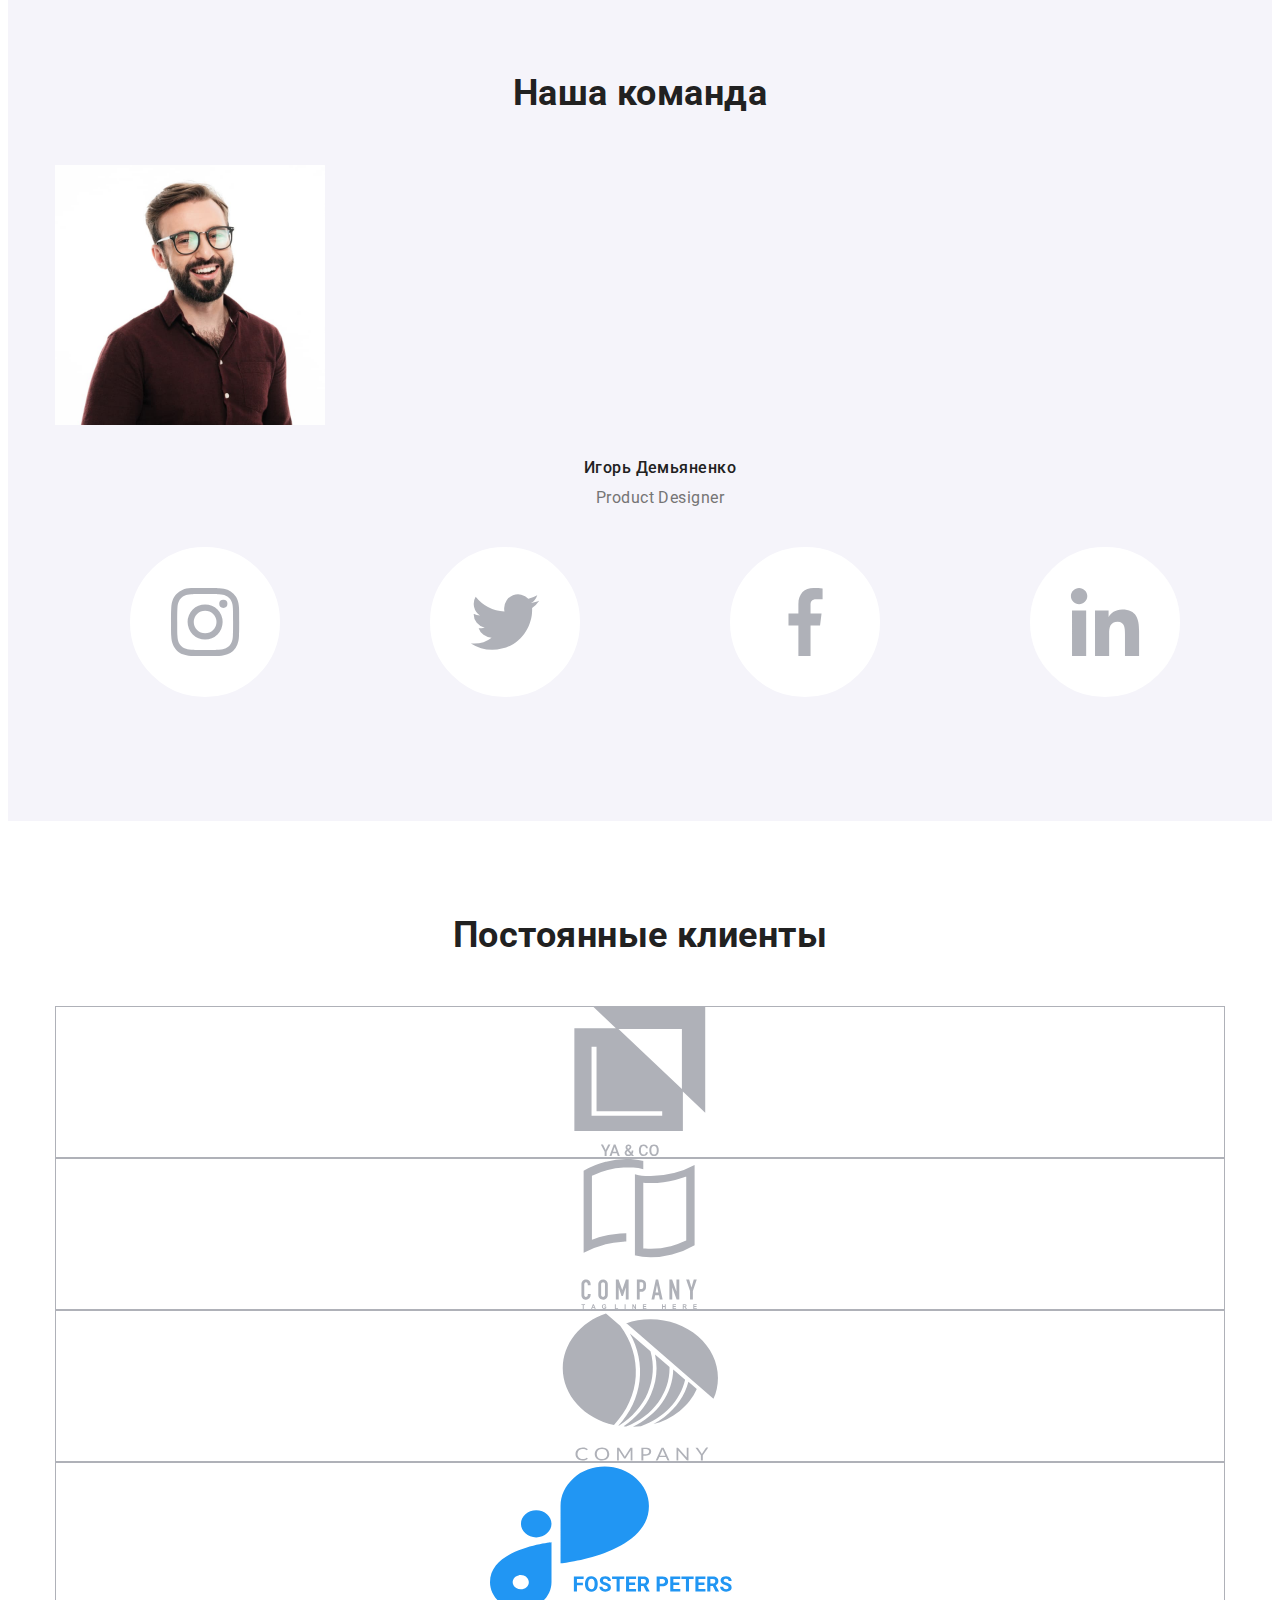
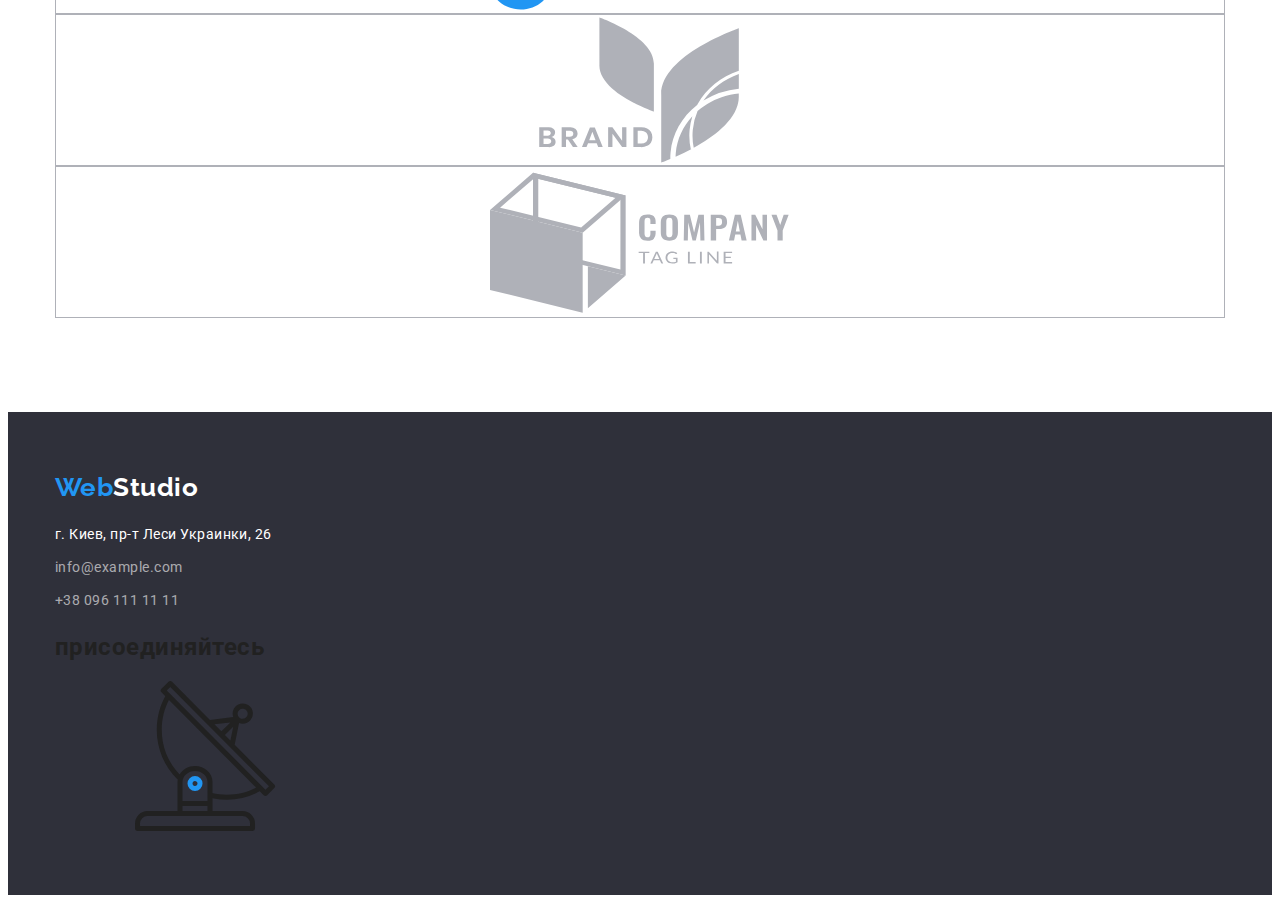
==== commit d78a9f61: "update" ====
--- a/index.html
+++ b/index.html
@@ -25,7 +25,8 @@
         <nav class="main-nav-cont">
           <a href="./index.html" class="logo"
             ><span class="logo-part">Web</span
-            ><span class="logo-parttwo">Studio</span></a>
+            ><span class="logo-parttwo">Studio</span></a
+          >
           <ul class="site-nav list">
             <li class="nav-item">
               <a href="./index.html" class="link studio">Студия</a>
@@ -33,17 +34,17 @@
             <li class="nav-item">
               <a href="./portfolio.html" class="link">Портфолио</a>
             </li>
-            <li class="nav-item"><a href="" class="link">Контакты</a>
-            </li>
+            <li class="nav-item"><a href="" class="link">Контакты</a></li>
           </ul>
 
           <ul class="contact list">
             <li class="contact-item">
               <a href="mailto:info@devstudio.com" class="info"
-                ><svg>
-                  <use href="./images/icon/icons.svg#antenna"></use>
-                </svg>
-                info@devstudio.com</a>
+                ><svg class="icon-letter">
+                  <use href="./images/icon/icons.svg#letter"></use>
+                </svg>
+                info@devstudio.com</a
+              >
             </li>
             <li class="contact-item">
               <a href="tel:+380961111111" class="info"
@@ -75,6 +76,7 @@
           <h2 class="opacity">Пункты эфективного бизнеса</h2>
           <ul class="list items-way">
             <li class="li-way icon-antena">
+             <div class="container-tile"> <svg class=""><use href="./images/icon/icons.svg#antenna"></use></svg> </div>
               <h3 class="subtitle">Внимание к деталям</h3>
               <p class="item">
                 Идейные соображения, а также начало повседневной работы по
@@ -82,6 +84,7 @@
               </p>
             </li>
             <li class="li-way icon-clock">
+            <div class="container-tile"><svg class=""><use href="./images/icon/icons.svg#clock"></use></svg></div> 
               <h3 class="subtitle">Пунктуальность</h3>
               <p class="item">
                 Задача организации, в особенности же рамки и место обучения
@@ -89,6 +92,7 @@
               </p>
             </li>
             <li class="li-way icon-diagram">
+            <div class="container-tile"> <svg class=""><use href="./images/icon/icons.svg#diagram"></use></svg></div>
               <h3 class="subtitle">Планирование</h3>
               <p class="item">
                 Равным образом консультация с широким активом в значительной
@@ -96,6 +100,7 @@
               </p>
             </li>
             <li class="li-way icon-cosmonavt">
+             <div class="container-tile"> <svg class=""><use href="./images/icon/icons.svg#cosmonavt"></use></svg></div>
               <h3 class="subtitle">Современные технологии</h3>
               <p class="item">
                 Значимость этих проблем настолько очевидна, что реализация
@@ -149,6 +154,20 @@
                 <h3 class="name-team">Игорь Демьяненко</h3>
                 <p lang="en" class="item-team">Product Designer</p>
               </div>
+              <div class="social-team">
+                <svg>
+                  <use href="./images/icon/icons.svg#insta"></use>
+                </svg>
+                 <svg>
+                  <use href="./images/icon/icons.svg#twitter"></use>
+                </svg>
+                <svg>
+                  <use href="./images/icon/icons.svg#facebook"></use>
+                </svg>
+                <svg>
+                  <use href="./images/icon/icons.svg#linkin"></use>
+                </svg>
+              </div>
             </li>
             <li class="team-li">
               <img
@@ -160,6 +179,20 @@
                 <h3 class="name-team">Ольга Репина</h3>
                 <p lang="en" class="item-team">Frontend Developer</p>
               </div>
+               <div class="social-team">
+                <svg class="logo-social"> class="logo-social"
+                  <use href="./images/icon/icons.svg#insta"></use>
+                </svg>
+                 <svg class="logo-social">
+                  <use href="./images/icon/icons.svg#twitter"></use>
+                </svg>
+                <svg class="logo-social">
+                  <use href="./images/icon/icons.svg#facebook"></use>
+                </svg>
+                <svg class="logo-social">
+                  <use href="./images/icon/icons.svg#linkin"></use>
+                </svg>
+              </div>
             </li>
             <li class="team-li">
               <img
@@ -171,6 +204,20 @@
                 <h3 class="name-team">Николай Тарасов</h3>
                 <p lang="en" class="item-team">Marketing</p>
               </div>
+              <div class="social-team">
+                <svg class="logo-social">
+                  <use href="./images/icon/icons.svg#insta"></use>
+                </svg>
+                 <svg class="logo-social">
+                  <use href="./images/icon/icons.svg#twitter"></use>
+                </svg>
+                <svg class="logo-social">
+                  <use href="./images/icon/icons.svg#facebook"></use>
+                </svg>
+                <svg class="logo-social">
+                  <use href="./images/icon/icons.svg#linkin"></use>
+                </svg>
+              </div>
             </li>
             <li class="team-li">
               <img
@@ -181,6 +228,20 @@
               <div class="text-team">
                 <h3 class="name-team">Михаил Ермаков</h3>
                 <p lang="en" class="item-team">UI Designer</p>
+              </div>
+              <div class="social-team">
+                <svg class="logo-social">
+                  <use href="./images/icon/icons.svg#insta"></use>
+                </svg>
+                 <svg class="logo-social">
+                  <use href="./images/icon/icons.svg#twitter"></use>
+                </svg>
+                <svg class="logo-social">
+                  <use href="./images/icon/icons.svg#facebook"></use>
+                </svg>
+                <svg class="logo-social">
+                  <use href="./images/icon/icons.svg#linkin"></use>
+                </svg>
               </div>
             </li>
           </ul>
@@ -190,13 +251,24 @@
       <section class="section">
         <div class="container">
           <h2 class="always-clines">Постоянные клиенты</h2>
-          <ul>
-            <li></li>
-            <li></li>
-            <li></li>
-            <li></li>
-            <li></li>
-            <li></li>
+         <div  class="clines-container"> <svg class="clines">
+                  <use href="./images/icon/icons.svg#yaco"></use>
+                </svg> </div>
+               <div class="clines-container"> <svg class="clines">
+                  <use href="./images/icon/icons.svg#company-here"></use>
+                </svg> </div>
+              <div class="clines-container"> <svg class="clines">
+                  <use href="./images/icon/icons.svg#company"></use>
+                </svg> </div> 
+              <div class="clines-container"> <svg class="clines">
+                  <use href="./images/icon/icons.svg#foster-peters"></use>
+                </svg> </div> 
+              <div class="clines-container"> <svg class="clines">
+                  <use href="./images/icon/icons.svg#brand"></use>
+                </svg> </div> 
+               <div class="clines-container"> <svg class="clines">
+                  <use href="./images/icon/icons.svg#tag-line"></use>
+                </svg> </div>
           </ul>
         </div>
       </section>
--- a/css/styles.css
+++ b/css/styles.css
@@ -128,10 +128,13 @@
 .icon-letter {
  width: 16px;
  height: 12px;
+ margin-right: 10px;
+ fill:currentColor;
 }
 .icon-smartphone {
   width: 10px;
   height: 16px;
+  margin-right: 10px;
 }
 
 
@@ -140,6 +143,9 @@
 }
 .contact .info:hover,
 .contact .info:focus {
+  color: var(--accent-color);
+}
+.icon-letter .icon-smartphone:hover {
   color: var(--accent-color);
 }
 /* logo-contact */
@@ -150,6 +156,8 @@
 .info {
   text-decoration: none;
   color: var(--item-contact);
+  display: flex;
+  align-items: center;
 }
 /* Hero */
 
@@ -193,33 +201,23 @@
 .items-way {
   display: flex;
 }
-.li-way::before {
-  content: '';
+.container-tile {
   height: 120px;
-  display: block;
-  background-size: contain;
-  background-repeat: no-repeat;
-  background-position: center;
+  display: flex;
   background-color: var(--secondary-button-color);
   border-radius: 4px;
   margin-bottom: 30px;
-}
+  justify-content: center;
+}
+
+.container-tile svg {
+  width: 70px;
+}
+
 .items-way .li-way:not(:last-child) {
   margin-right: 30px;
 }
 /* icon */
-.icon-antena::before {
-background-image: url(../images/icon/antenna.svg);
-}
-.icon-clock::before {
-background-image: url(../images/icon/clock.svg);
-}
-.icon-diagram::before {
-background-image: url(../images/icon/diagram.svg);
-}
-.icon-cosmonavt::before {
-background-image: url(../images/icon/cosmonavt.svg)
-}
 
 .subtitle {
     font-weight: 700;
@@ -297,6 +295,15 @@
   margin-top: 0;
   margin-bottom: 10px;
 }
+.social-team {
+  display: flex;
+  margin-bottom: 30px;
+  justify-content: center;
+  margin-right: 10px;
+}
+.logo-social {
+  width: 20px;
+}
 /* Постоянные клиенты */
 .always-clines {
   font-weight: 700;
@@ -305,6 +312,20 @@
     margin-top: 0;
     margin-bottom: 50px;
     text-align: center;
+}
+.clines-container {
+ border: 1px solid #AFB1B8;
+    text-align: center;
+    display: flex;
+    justify-content: center;
+}
+
+.container-tile svg {
+  width: 70px;
+}
+.clines {
+  display: flex;
+  justify-content: center;
 }
 /* footer */
 .footer {
@@ -438,10 +459,7 @@
     padding: 20px;
     margin-top: -5px;
   }
-    /* .list-portfolio .li-portfolio:not(:last-child) {
-      margin-right: 30px;
-    } */
-    
+  
 /* основной color: #212121; */
 /*вторичный цвет  color: #757575 */
 /* белый color: #FFFFFF; */
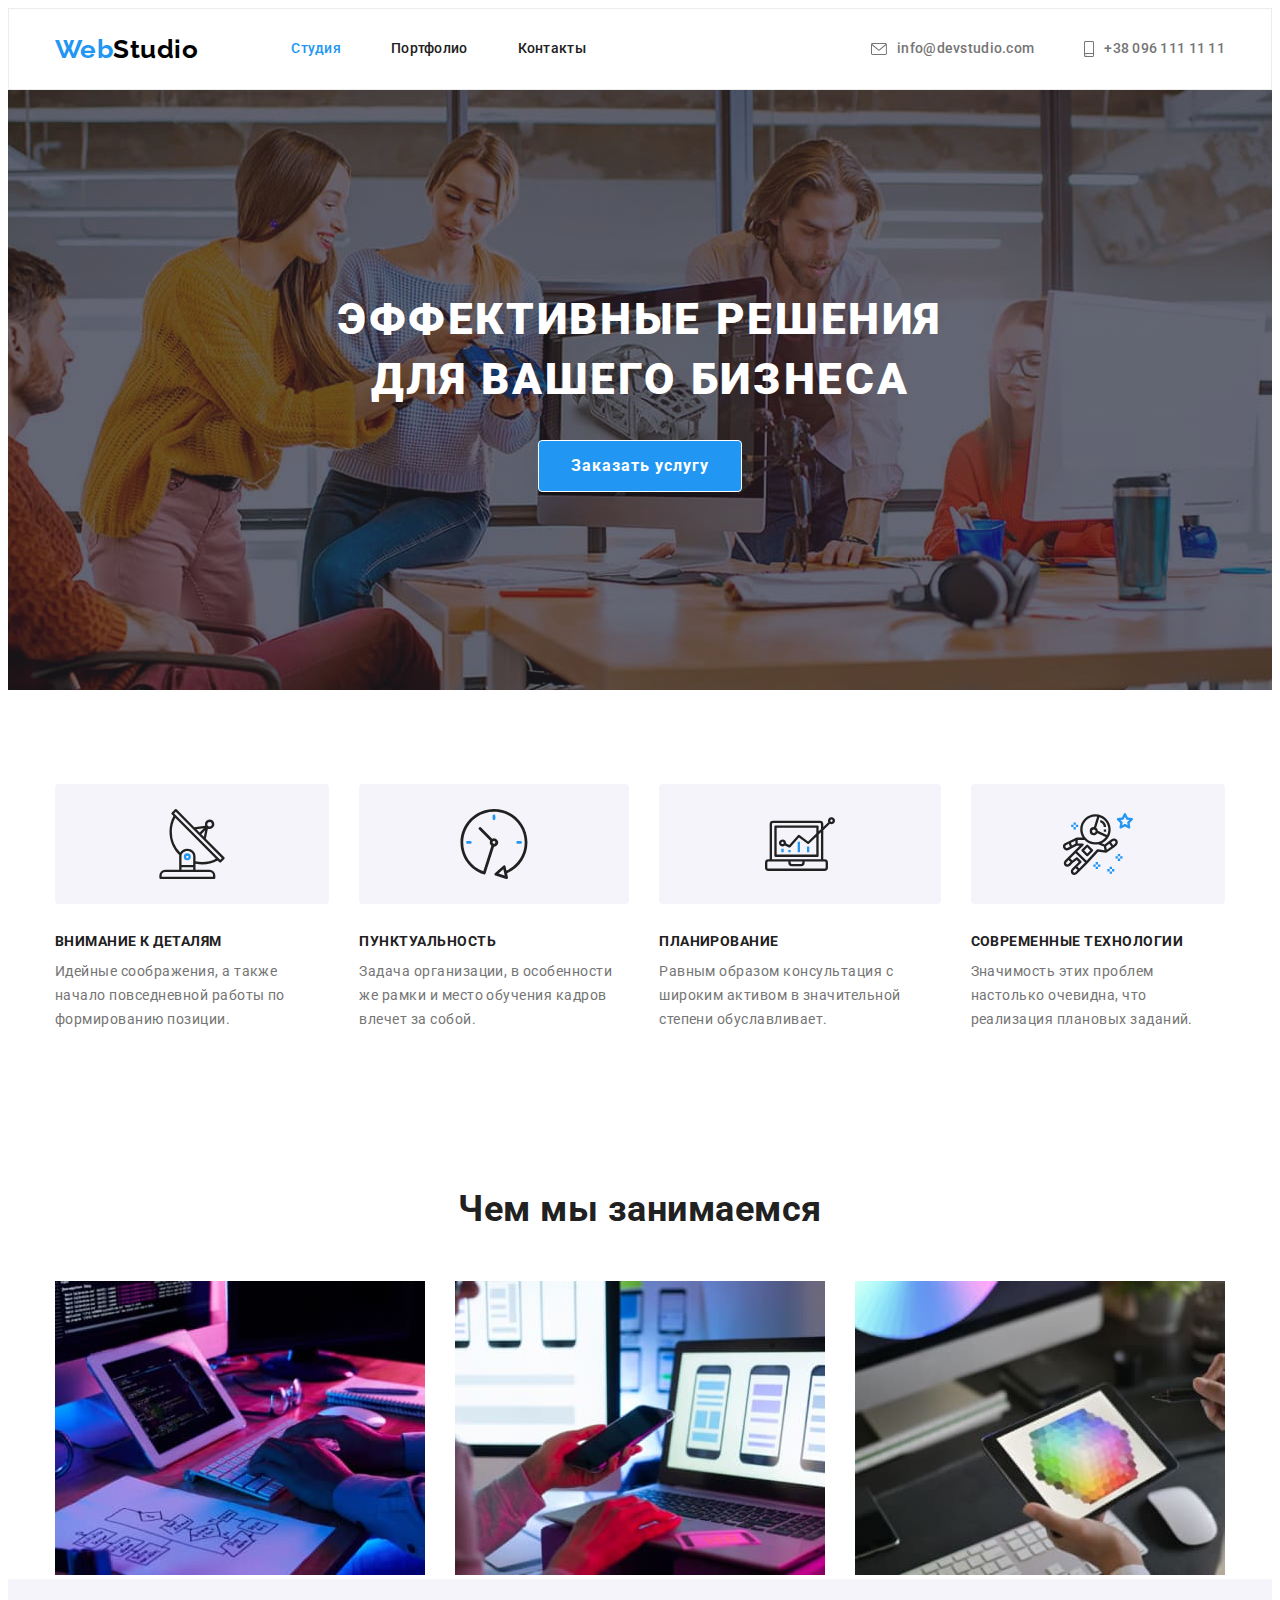
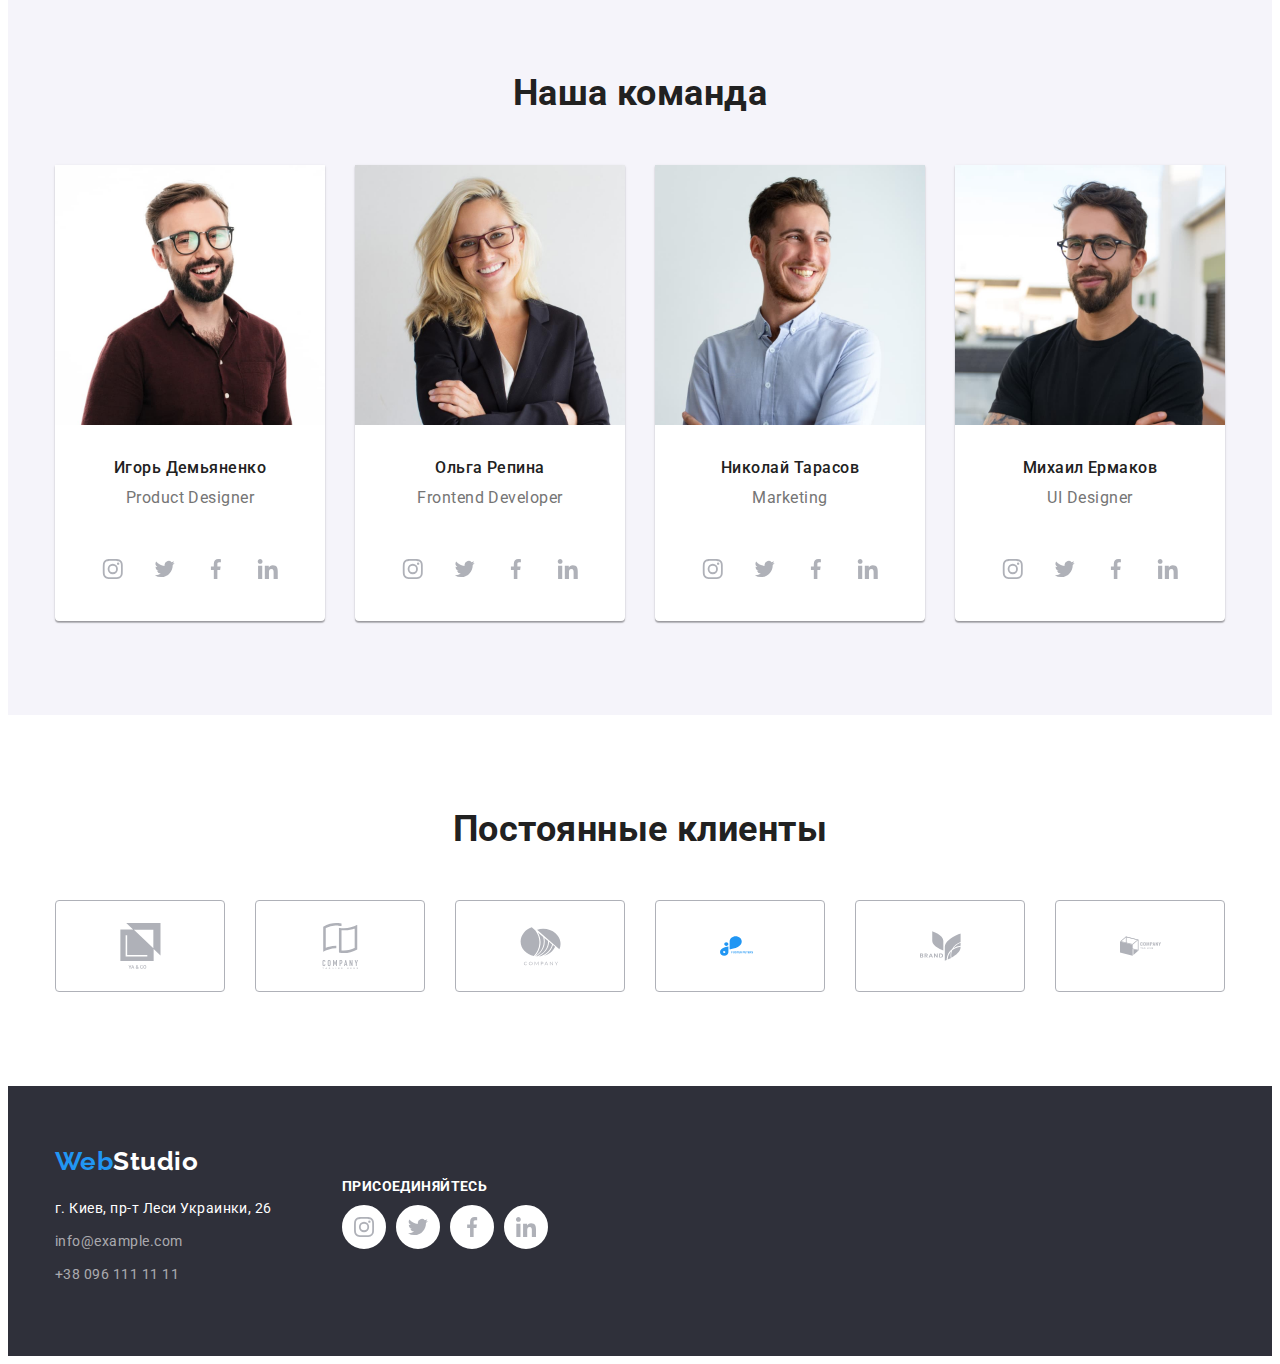
==== commit 7799bd28: "update" ====
--- a/index.html
+++ b/index.html
@@ -156,16 +156,16 @@
               </div>
               <div class="social-team">
                 <svg>
-                  <use href="./images/icon/icons.svg#insta"></use>
+                  <use href="./images/icon/icons.svg#insta"></use><a href=""></a>
                 </svg>
                  <svg>
-                  <use href="./images/icon/icons.svg#twitter"></use>
+                  <use href="./images/icon/icons.svg#twitter"></use><a href=""></a>
                 </svg>
                 <svg>
-                  <use href="./images/icon/icons.svg#facebook"></use>
+                  <use href="./images/icon/icons.svg#facebook"></use><a href=""></a>
                 </svg>
                 <svg>
-                  <use href="./images/icon/icons.svg#linkin"></use>
+                  <use href="./images/icon/icons.svg#linkin"></use><a href=""></a>
                 </svg>
               </div>
             </li>
@@ -181,16 +181,16 @@
               </div>
                <div class="social-team">
                 <svg class="logo-social"> class="logo-social"
-                  <use href="./images/icon/icons.svg#insta"></use>
+                  <use href="./images/icon/icons.svg#insta"></use><a href=""></a>
                 </svg>
                  <svg class="logo-social">
-                  <use href="./images/icon/icons.svg#twitter"></use>
-                </svg>
-                <svg class="logo-social">
-                  <use href="./images/icon/icons.svg#facebook"></use>
-                </svg>
-                <svg class="logo-social">
-                  <use href="./images/icon/icons.svg#linkin"></use>
+                  <use href="./images/icon/icons.svg#twitter"></use><a href=""></a>
+                </svg>
+                <svg class="logo-social">
+                  <use href="./images/icon/icons.svg#facebook"></use><a href=""></a>
+                </svg>
+                <svg class="logo-social">
+                  <use href="./images/icon/icons.svg#linkin"></use><a href=""></a>
                 </svg>
               </div>
             </li>
@@ -206,16 +206,16 @@
               </div>
               <div class="social-team">
                 <svg class="logo-social">
-                  <use href="./images/icon/icons.svg#insta"></use>
+                  <use href="./images/icon/icons.svg#insta"></use><a href=""></a>
                 </svg>
                  <svg class="logo-social">
-                  <use href="./images/icon/icons.svg#twitter"></use>
-                </svg>
-                <svg class="logo-social">
-                  <use href="./images/icon/icons.svg#facebook"></use>
-                </svg>
-                <svg class="logo-social">
-                  <use href="./images/icon/icons.svg#linkin"></use>
+                  <use href="./images/icon/icons.svg#twitter"></use><a href=""></a>
+                </svg>
+                <svg class="logo-social">
+                  <use href="./images/icon/icons.svg#facebook"></use><a href=""></a>
+                </svg>
+                <svg class="logo-social">
+                  <use href="./images/icon/icons.svg#linkin"></use><a href=""></a>
                 </svg>
               </div>
             </li>
@@ -231,16 +231,16 @@
               </div>
               <div class="social-team">
                 <svg class="logo-social">
-                  <use href="./images/icon/icons.svg#insta"></use>
+                  <use href="./images/icon/icons.svg#insta"></use><a href=""></a>
                 </svg>
                  <svg class="logo-social">
-                  <use href="./images/icon/icons.svg#twitter"></use>
-                </svg>
-                <svg class="logo-social">
-                  <use href="./images/icon/icons.svg#facebook"></use>
-                </svg>
-                <svg class="logo-social">
-                  <use href="./images/icon/icons.svg#linkin"></use>
+                  <use href="./images/icon/icons.svg#twitter"></use><a href=""></a>
+                </svg>
+                <svg class="logo-social">
+                  <use href="./images/icon/icons.svg#facebook"></use><a href=""></a>
+                </svg>
+                <svg class="logo-social">
+                  <use href="./images/icon/icons.svg#linkin"></use><a href=""></a>
                 </svg>
               </div>
             </li>
@@ -251,6 +251,7 @@
       <section class="section">
         <div class="container">
           <h2 class="always-clines">Постоянные клиенты</h2>
+          <div class="wrapper-container">
          <div  class="clines-container"> <svg class="clines">
                   <use href="./images/icon/icons.svg#yaco"></use>
                 </svg> </div>
@@ -268,7 +269,9 @@
                 </svg> </div> 
                <div class="clines-container"> <svg class="clines">
                   <use href="./images/icon/icons.svg#tag-line"></use>
-                </svg> </div>
+                </svg>
+                </div>
+               </div>
           </ul>
         </div>
       </section>
@@ -276,7 +279,9 @@
     <!-- Подвал -->
     <footer class="footer">
       <div class="container">
-        <a href="./index.html" class="logo"
+        <div class="footer-container">
+          <div>
+          <a href="./index.html" class="logo"
           ><span class="logo-part">Web</span
           ><span class="logo-low">Studio</span></a
         >
@@ -299,12 +304,27 @@
             <a href="tel:+380961111111" class="info-footer"
               >+38 096 111 11 11</a
             >
-          </li>
-          <h2>присоединяйтесь</h2>
+          </li>         
+        </ul>
+      </div>
+      <div class="join-container">
+             <h2 class="injoit">присоединяйтесь</h2>
+             <div class="icon-footer">
           <svg>
-            <use href="./images/icon/icons.svg#antenna"></use>
+            <use href="./images/icon/icons.svg#insta"></use>
           </svg>
-        </ul>
+           <svg>
+            <use href="./images/icon/icons.svg#twitter"></use>
+          </svg>
+           <svg>
+            <use href="./images/icon/icons.svg#facebook"></use>
+          </svg>
+           <svg>
+            <use href="./images/icon/icons.svg#linkin"></use>
+          </svg>
+          </div>
+        </div>
+        </div>
       </div>
     </footer>
   </body>
--- a/css/styles.css
+++ b/css/styles.css
@@ -264,6 +264,11 @@
 .team-ul {
   display: flex;
 }
+.team-li {
+  background-color: var(--primary-bg-color);
+  box-shadow: 0px 1px 3px rgba(0, 0, 0, 0.12), 0px 1px 1px rgba(0, 0, 0, 0.14), 0px 2px 1px rgba(0, 0, 0, 0.2);
+    border-radius: 0px 0px 4px 4px;
+}
 .team-ul .team-li:not(:last-child) {
   margin-right: 30px;
 }
@@ -296,37 +301,68 @@
   margin-bottom: 10px;
 }
 .social-team {
-  display: flex;
+  width: 206px;
+  height: 44px;
+  display: flex;
+  margin-left: auto;
+  margin-right: auto;
   margin-bottom: 30px;
-  justify-content: center;
-  margin-right: 10px;
-}
-.logo-social {
-  width: 20px;
-}
+}
+/* .logo-social {
+} */
 /* Постоянные клиенты */
 .always-clines {
   font-weight: 700;
-    font-size: 36px;
-    line-height: 1.16;
-    margin-top: 0;
-    margin-bottom: 50px;
-    text-align: center;
+  font-size: 36px;
+  line-height: 1.16;
+  margin-top: 0;
+  margin-bottom: 50px;
+  text-align: center;
+}
+.wrapper-container {
+  display: flex;
+  gap: 30px;
 }
 .clines-container {
- border: 1px solid #AFB1B8;
-    text-align: center;
-    display: flex;
-    justify-content: center;
-}
-
+  display: flex;
+  align-items: center;
+  width: 170px;
+  height: 92px;
+  border: 1px solid #AFB1B8;
+  border-radius: 4px;
+  justify-content: center;
+}
+.clines  {
+  width: 41px;
+  height: 46px;
+}
+.clines:nth-child(1) {
+
+}
+clines:nth-child(2) {
+
+}
+
+clines:nth-child(3) {
+
+}
+
+.clines:nth-child(4) {
+width: 84px;
+height: 40px;
+}
+
+clines:nth-child(5) {
+
+}
+
+clines:nth-child(6) {
+
+}
 .container-tile svg {
   width: 70px;
 }
-.clines {
-  display: flex;
-  justify-content: center;
-}
+
 /* footer */
 .footer {
   background-color: var(--footer-color);
@@ -336,8 +372,8 @@
 .map {
   color:var(--primary-bg-color);
   text-decoration: none;
-    font-size: 14px;
-    line-height: 1.7;
+  font-size: 14px;
+  line-height: 1.7;
     
 }
 .map-li {
@@ -363,6 +399,39 @@
 .contact-footer .map:focus {
   color: var(--accent-color);
 }
+
+/* Присоединяйся */
+.join-container {
+  width: 206px;
+  height: 80px;
+  margin-left: 70px;
+  margin-right: auto;
+  margin-bottom: 30px;
+}
+.injoit {
+  display: flex;
+  font-weight: 700;
+  font-size: 14px;
+  line-height: 16px;
+  letter-spacing: 0.03em;
+  text-transform: uppercase;
+  color: var(--primary-bg-color);
+}
+.footer-container {
+  display: flex;
+  width: 507px;
+  align-items: center;
+}
+.icon-footer {
+  display: flex;
+  gap: 10px;
+}
+
+.icon-footer svg {
+  height: 44px;
+}
+
+ 
 
 /* Button */
 button {
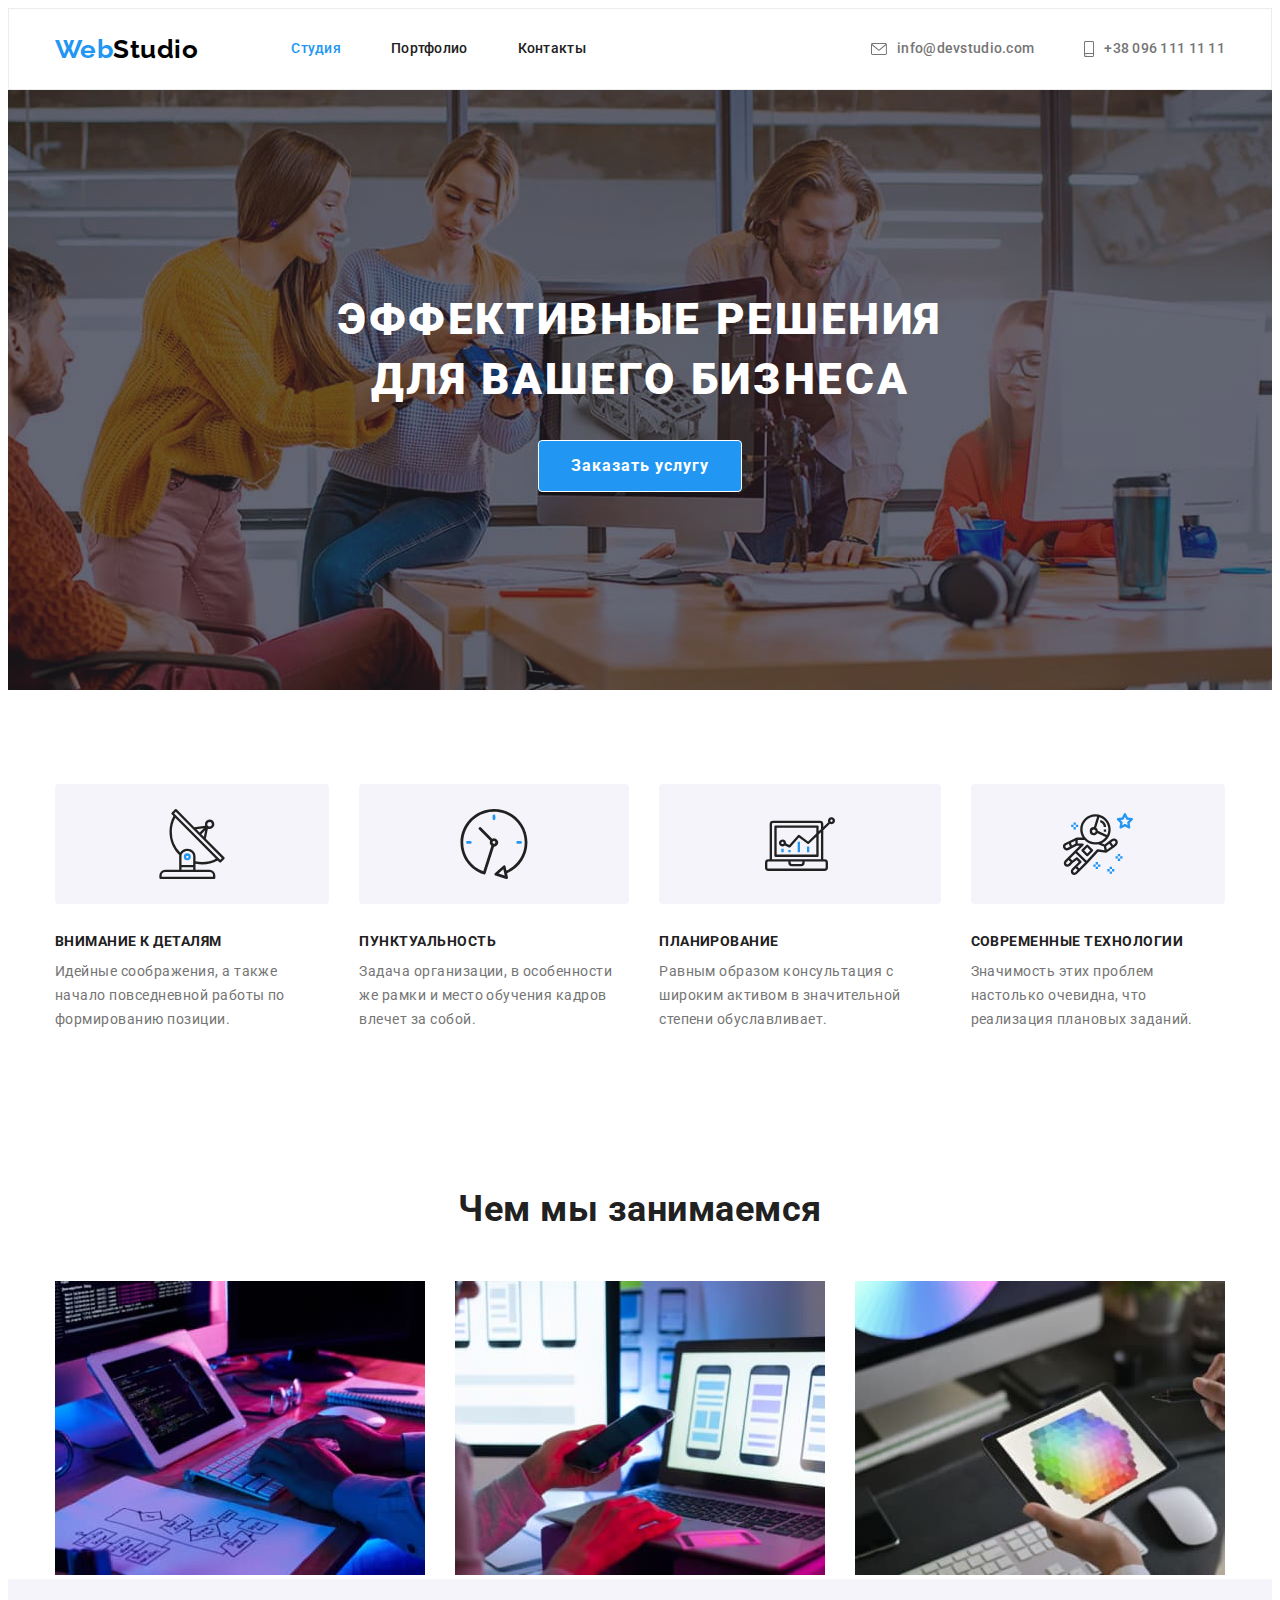
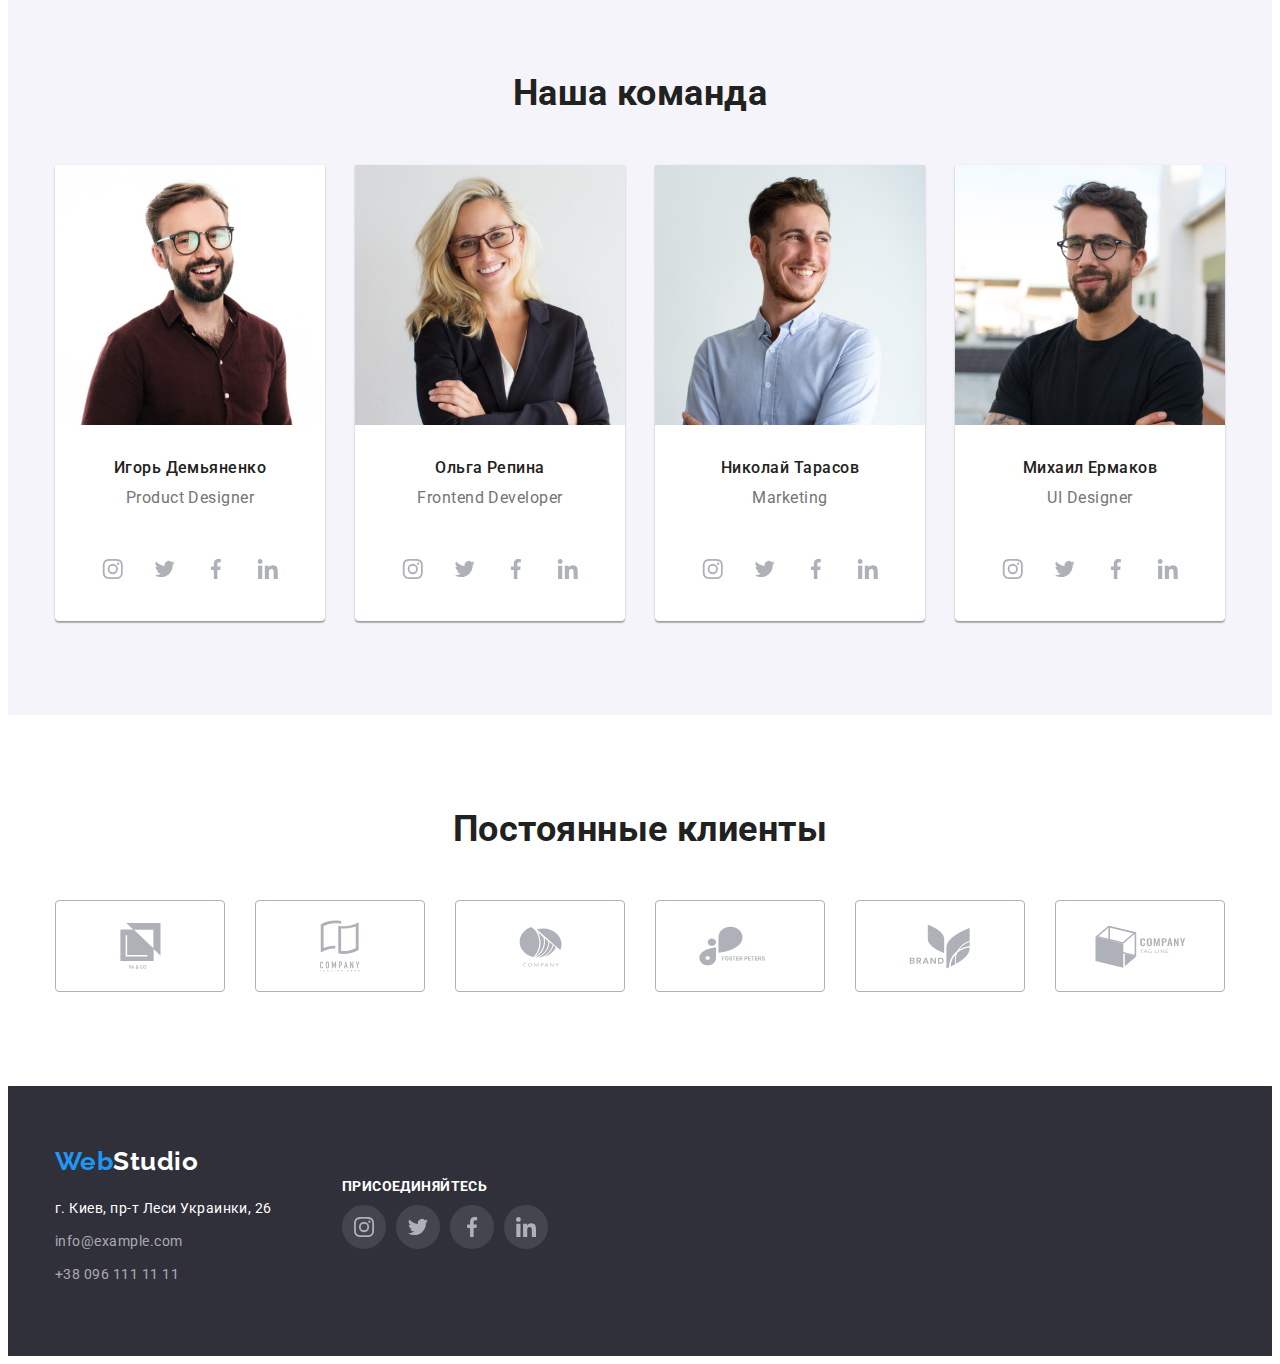
==== commit 87b698db: "update" ====
--- a/index.html
+++ b/index.html
@@ -155,16 +155,16 @@
                 <p lang="en" class="item-team">Product Designer</p>
               </div>
               <div class="social-team">
-                <svg>
+                <svg class="logo-social">
                   <use href="./images/icon/icons.svg#insta"></use><a href=""></a>
                 </svg>
-                 <svg>
+                 <svg class="logo-social">
                   <use href="./images/icon/icons.svg#twitter"></use><a href=""></a>
                 </svg>
-                <svg>
+                <svg class="logo-social">
                   <use href="./images/icon/icons.svg#facebook"></use><a href=""></a>
                 </svg>
-                <svg>
+                <svg class="logo-social">
                   <use href="./images/icon/icons.svg#linkin"></use><a href=""></a>
                 </svg>
               </div>
@@ -252,22 +252,22 @@
         <div class="container">
           <h2 class="always-clines">Постоянные клиенты</h2>
           <div class="wrapper-container">
-         <div  class="clines-container"> <svg class="clines">
+         <div  class="clines-container"> <svg class="clines yaco">
                   <use href="./images/icon/icons.svg#yaco"></use>
                 </svg> </div>
-               <div class="clines-container"> <svg class="clines">
+               <div class="clines-container"> <svg class="clines company-here">
                   <use href="./images/icon/icons.svg#company-here"></use>
                 </svg> </div>
-              <div class="clines-container"> <svg class="clines">
+              <div class="clines-container"> <svg class="clines company">
                   <use href="./images/icon/icons.svg#company"></use>
                 </svg> </div> 
-              <div class="clines-container"> <svg class="clines">
+              <div class="clines-container"> <svg class="clines foster-peters">
                   <use href="./images/icon/icons.svg#foster-peters"></use>
                 </svg> </div> 
-              <div class="clines-container"> <svg class="clines">
+              <div class="clines-container"> <svg class="clines brand">
                   <use href="./images/icon/icons.svg#brand"></use>
                 </svg> </div> 
-               <div class="clines-container"> <svg class="clines">
+               <div class="clines-container"> <svg class="clines tag-line">
                   <use href="./images/icon/icons.svg#tag-line"></use>
                 </svg>
                 </div>
--- a/css/styles.css
+++ b/css/styles.css
@@ -129,13 +129,27 @@
  width: 16px;
  height: 12px;
  margin-right: 10px;
- fill:currentColor;
+fill: currentColor;
 }
 .icon-smartphone {
   width: 10px;
   height: 16px;
   margin-right: 10px;
-}
+  fill: currentColor;
+  
+}
+.icon-smartphone:hover,
+.icon-smartphone:focus {
+  fill: var(--accent-color);
+  cursor: pointer;
+}
+
+.icon-smartphone:hover,
+.icon-smartphone:focus {
+  fill: var(--accent-color);
+  cursor: pointer;
+}
+
 
 
 .contact .contact-item:not(:last-child) {
@@ -308,8 +322,18 @@
   margin-right: auto;
   margin-bottom: 30px;
 }
-/* .logo-social {
-} */
+.logo-social {
+  
+  fill:#FFFFFF;
+}
+.logo-social:hover,
+.logo-social:focus {
+      fill: var(--accent-color);
+      cursor: pointer;
+      
+    }
+    /* var(--primary-bg-color)
+    fill="#afb1b8" style="fill:var(--color3, #afb1b8)" */
 /* Постоянные клиенты */
 .always-clines {
   font-weight: 700;
@@ -335,30 +359,43 @@
 .clines  {
   width: 41px;
   height: 46px;
-}
-.clines:nth-child(1) {
-
-}
-clines:nth-child(2) {
-
-}
-
-clines:nth-child(3) {
-
-}
-
-.clines:nth-child(4) {
+  fill:#afb1b8 ;
+}
+.clines-container .clines:hover{
+fill: var(--accent-color);
+cursor: pointer;
+
+}
+/* fill="#afb1b8" style="fill:var(--color3, #afb1b8)" */
+
+.yaco {
+width: 41px;
+height: 46px;
+}
+.company-here {
+  width: 40px;
+  height: 52px;
+}
+
+.company {
+width: 43px;
+height: 41px;
+}
+
+.foster-peters {
 width: 84px;
 height: 40px;
 }
 
-clines:nth-child(5) {
-
-}
-
-clines:nth-child(6) {
-
-}
+.brand {
+  width: 62px;
+  height: 45px;
+}
+
+.tag-line {
+  width: 93px;
+  height: 43px;
+  }
 .container-tile svg {
   width: 70px;
 }
@@ -425,11 +462,19 @@
 .icon-footer {
   display: flex;
   gap: 10px;
+  
 }
 
 .icon-footer svg {
   height: 44px;
-}
+  fill: rgba(255, 255, 255, 0.1);
+}
+.icon-footer svg:hover,
+.icon-footer svg:focus {
+  fill: var(--accent-color);
+  cursor: pointer;
+}
+/* fill="#fff" style="fill:var(--color4, #fff)" */
 
  
 
@@ -467,6 +512,8 @@
 .secondary-button:focus {
   background-color: var(--accent-color);
   color: var(--primary-bg-color);
+box-shadow: 0px 3px 1px rgba(0, 0, 0, 0.1), 0px 1px 2px rgba(0, 0, 0, 0.08), 0px 2px 2px rgba(0, 0, 0, 0.12);
+border: 1px solid var(--accent-color);
 }
 .button-all {
 min-width: 73px;
@@ -518,6 +565,11 @@
   .li-portfolio:nth-child(3n){
 margin-right: 0;
   }
+ .li-portfolio:hover,
+ .li-portfolio:focus {
+  cursor: pointer;
+  box-shadow: 0px 1px 1px rgba(0, 0, 0, 0.12), 0px 4px 4px rgba(0, 0, 0, 0.06), 1px 4px 6px rgba(0, 0, 0, 0.16);
+ }
   .list-portfolio {
     display: flex;
     flex-wrap: wrap;
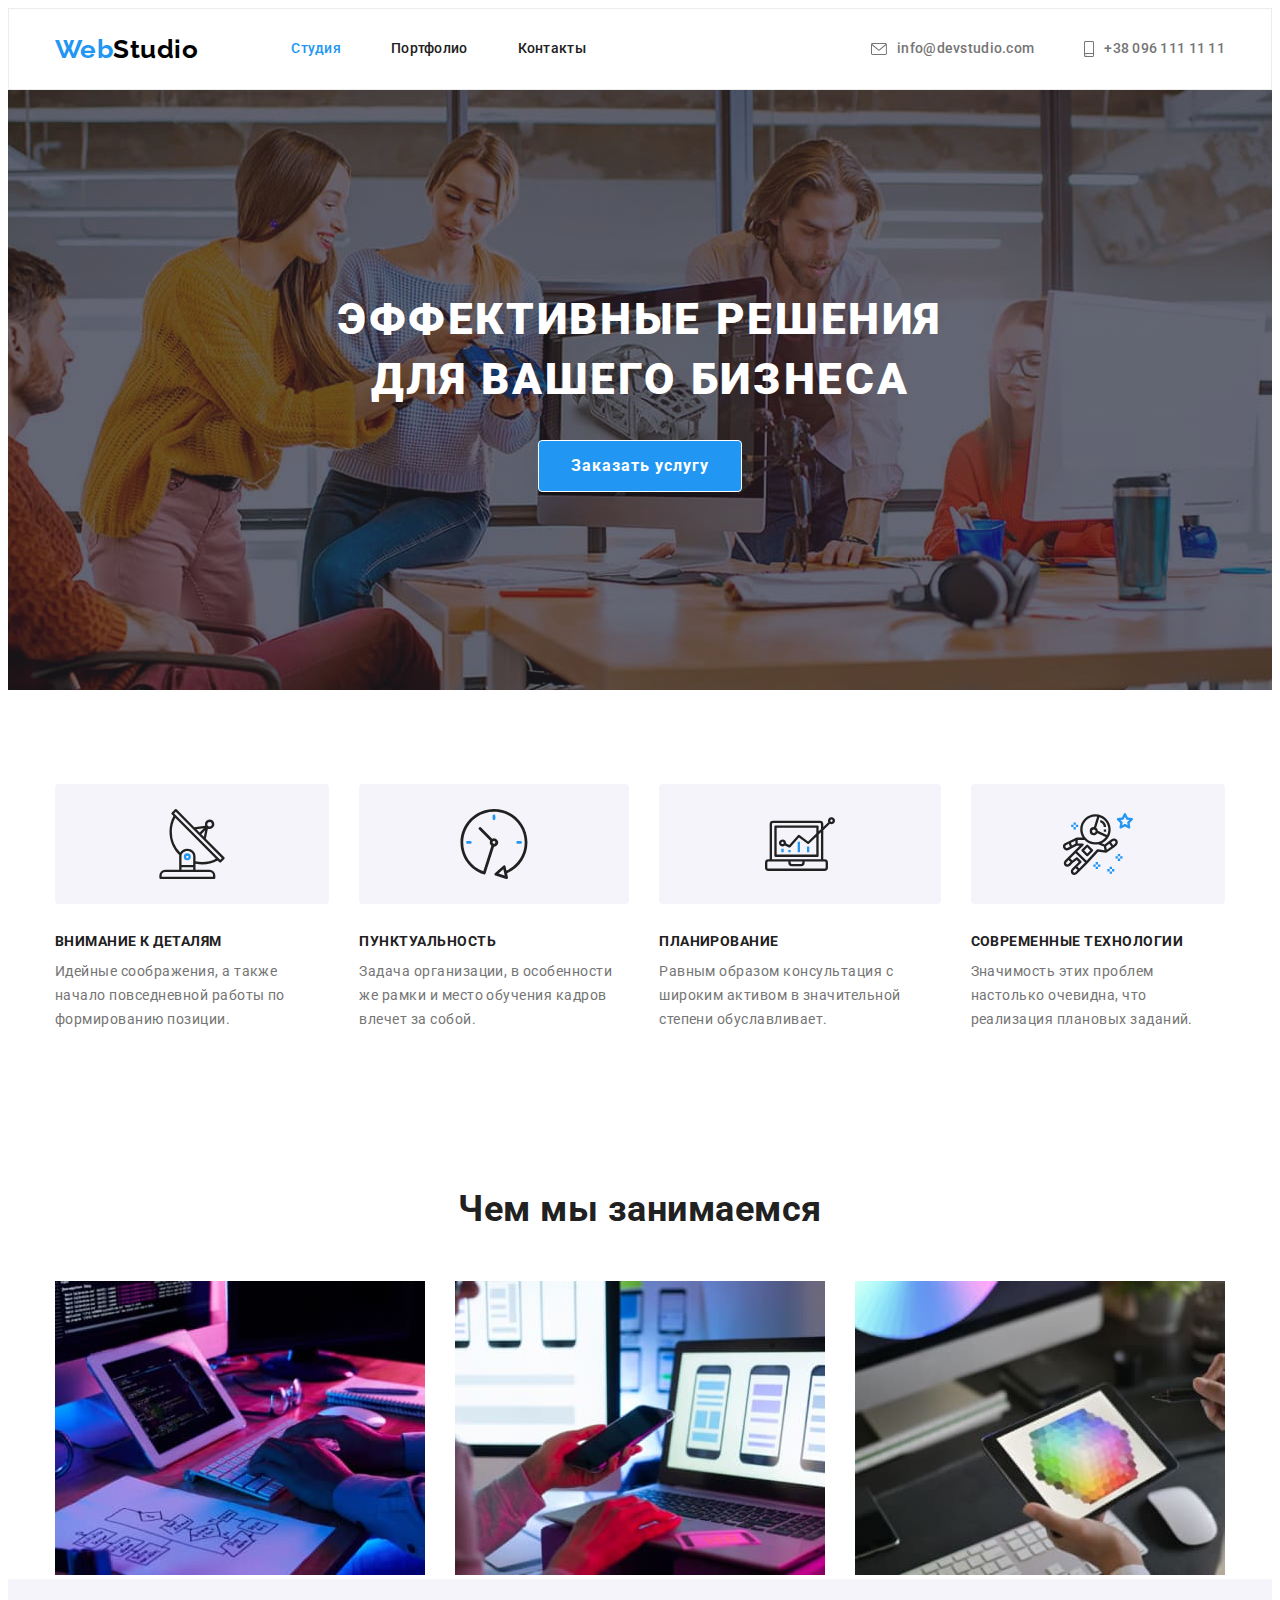
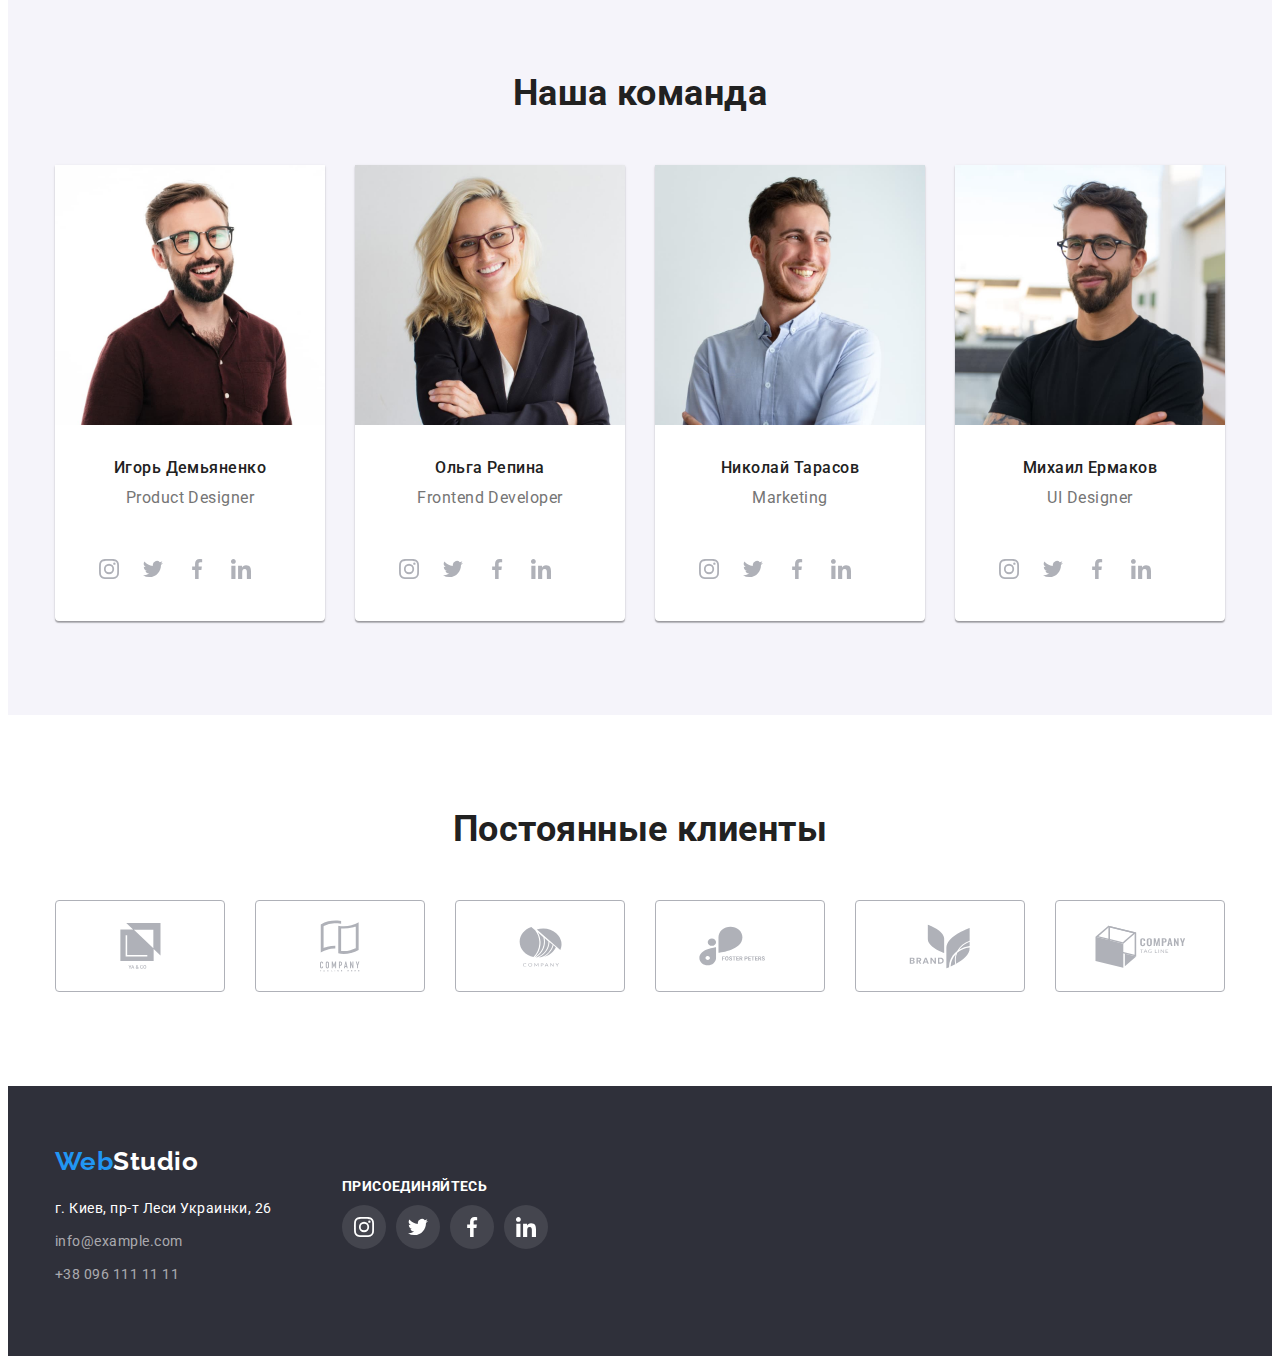
==== commit 4bda7fdd: "update" ====
--- a/index.html
+++ b/index.html
@@ -29,7 +29,7 @@
           >
           <ul class="site-nav list">
             <li class="nav-item">
-              <a href="./index.html" class="link studio">Студия</a>
+              <a href="./index.html" class="link studio nav-active">Студия</a>
             </li>
             <li class="nav-item">
               <a href="./portfolio.html" class="link">Портфолио</a>
@@ -230,9 +230,9 @@
                 <p lang="en" class="item-team">UI Designer</p>
               </div>
               <div class="social-team">
-                <svg class="logo-social">
-                  <use href="./images/icon/icons.svg#insta"></use><a href=""></a>
-                </svg>
+                  <svg class="logo-social">
+                    <use href="./images/icon/icons.svg#insta"></use><a href=""></a>
+                  </svg>
                  <svg class="logo-social">
                   <use href="./images/icon/icons.svg#twitter"></use><a href=""></a>
                 </svg>
--- a/css/styles.css
+++ b/css/styles.css
@@ -105,7 +105,7 @@
  text-decoration: none;
  color: var(--primary-text-color);
 }
-.studio {
+.nav-active {
   color: var(--accent-color);
 }
 .portfolio {
@@ -323,13 +323,16 @@
   margin-bottom: 30px;
 }
 .logo-social {
-  
-  fill:#FFFFFF;
+  border-radius: 50%;
+  fill:#afb1b8;
+  width: 44px;
+  height: 44px;
+  cursor: pointer;
 }
 .logo-social:hover,
 .logo-social:focus {
-      fill: var(--accent-color);
-      cursor: pointer;
+      fill: var(--primary-bg-color);
+      background-color: var(--accent-color);
       
     }
     /* var(--primary-bg-color)
@@ -361,10 +364,12 @@
   height: 46px;
   fill:#afb1b8 ;
 }
-.clines-container .clines:hover{
-fill: var(--accent-color);
-cursor: pointer;
-
+.clines-container:hover, .clines-container:focus {
+  border: 1px solid var(--accent-color);
+  cursor: pointer;
+}
+.clines-container:hover svg, .clines-container:focus svg {
+  fill: var(--accent-color);
 }
 /* fill="#afb1b8" style="fill:var(--color3, #afb1b8)" */
 
@@ -466,12 +471,15 @@
 }
 
 .icon-footer svg {
+  border-radius: 50px;
   height: 44px;
-  fill: rgba(255, 255, 255, 0.1);
+  width: 44px;
+  fill: var(--primary-bg-color);
+  background-color:rgba(255, 255, 255, 0.1);
 }
 .icon-footer svg:hover,
 .icon-footer svg:focus {
-  fill: var(--accent-color);
+  background-color: var(--accent-color);
   cursor: pointer;
 }
 /* fill="#fff" style="fill:var(--color4, #fff)" */
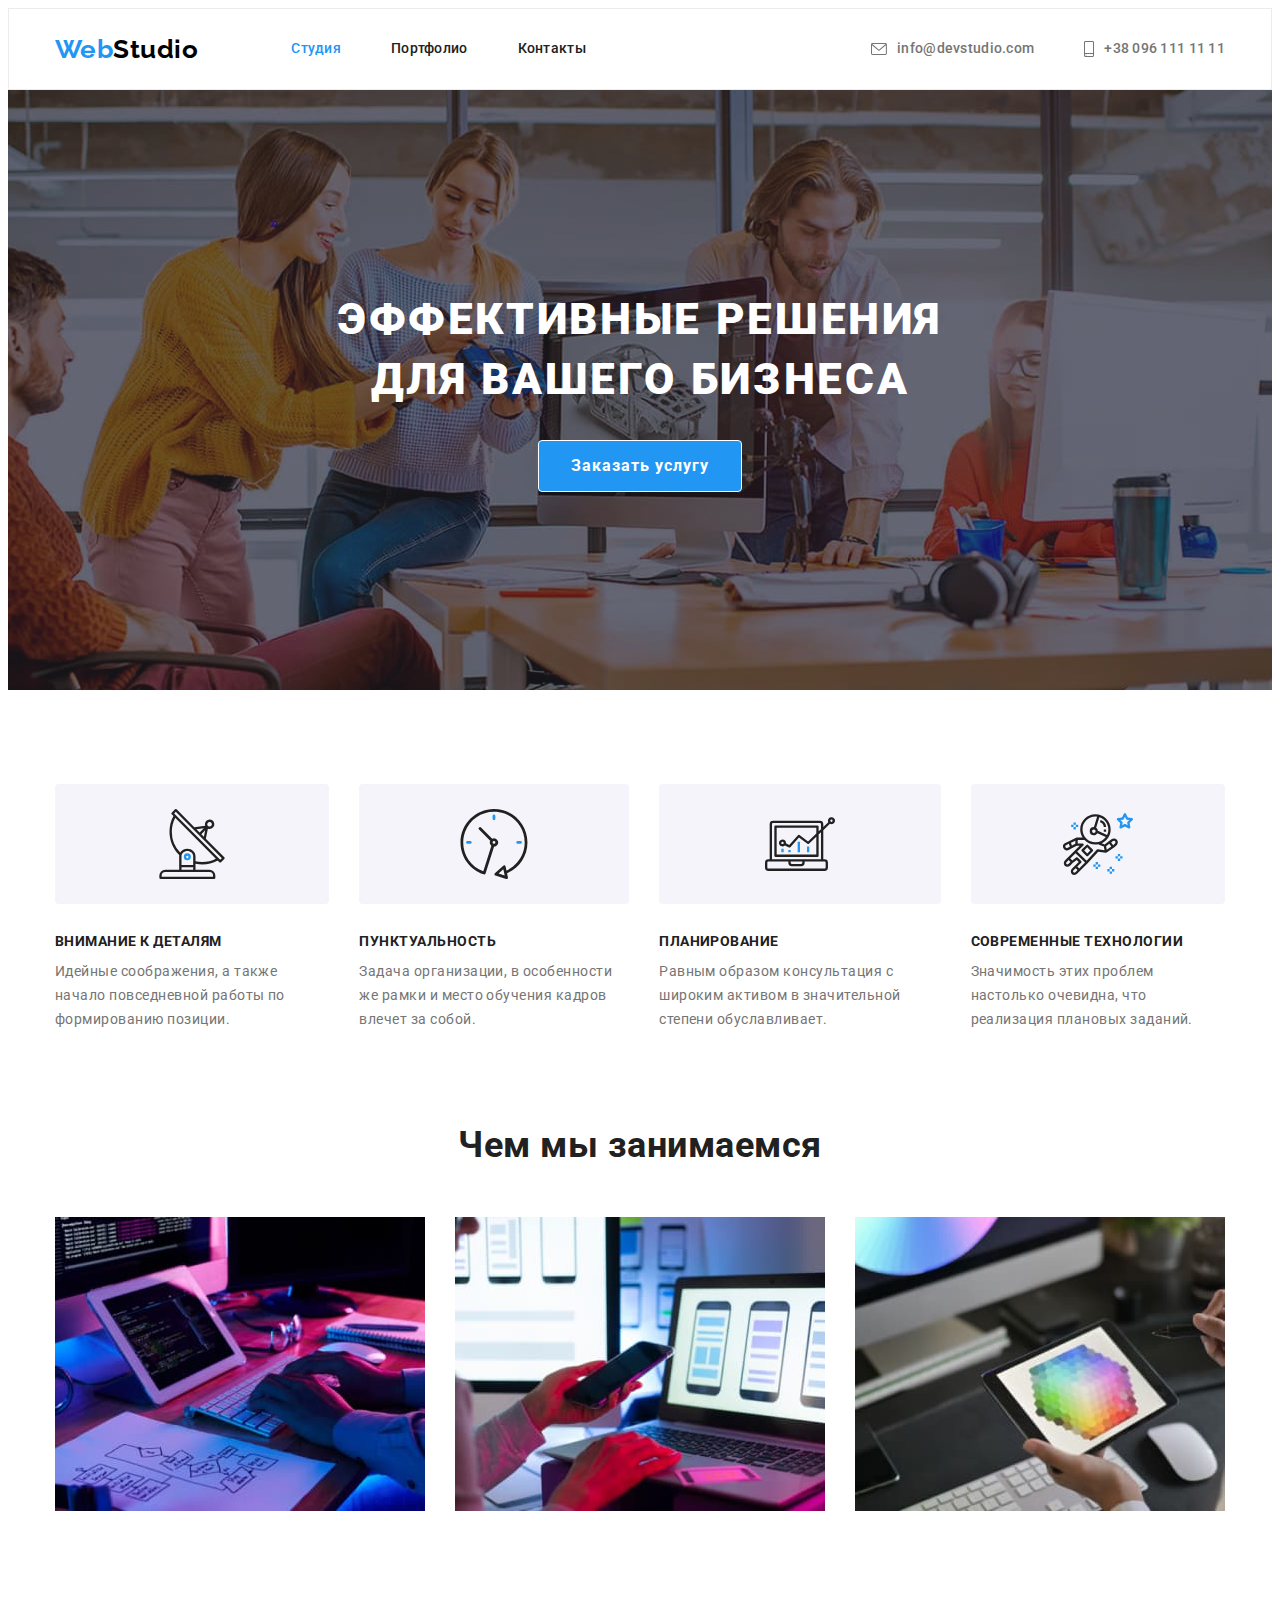
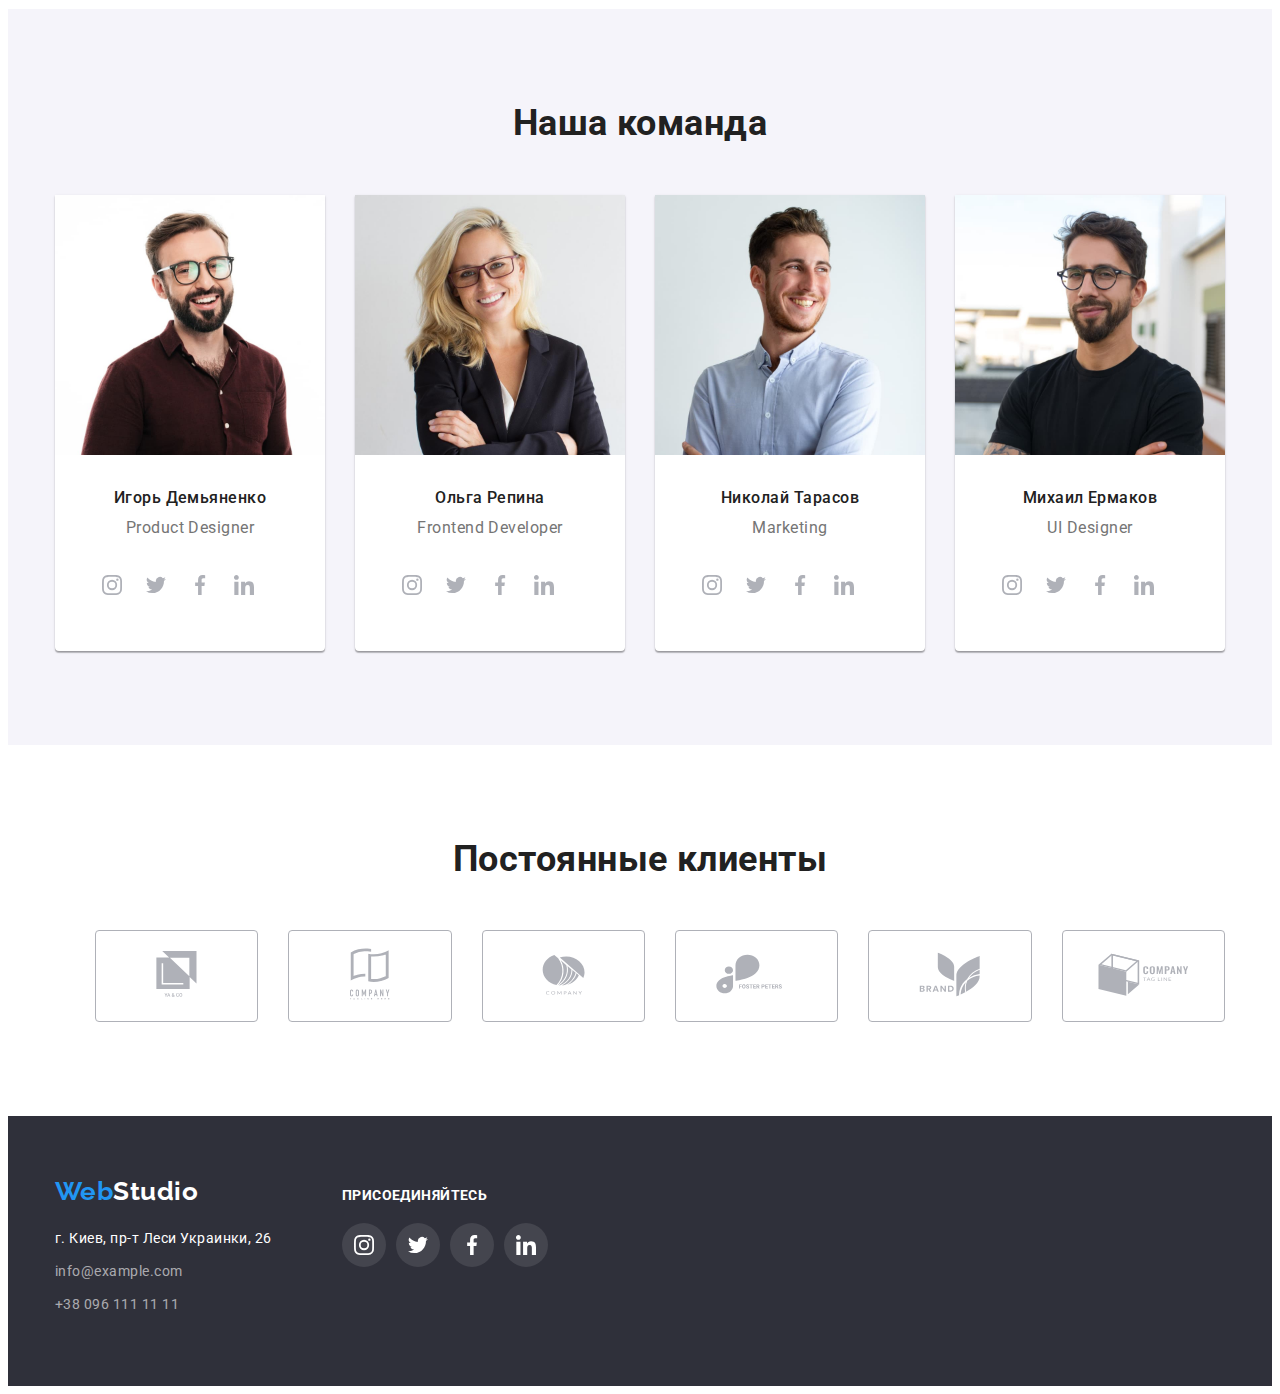
==== commit f818f59a: "update" ====
--- a/index.html
+++ b/index.html
@@ -111,7 +111,7 @@
         </div>
       </section>
       <!-- Род занятий -->
-      <section>
+      <section class="section-doing">
         <div class="container">
           <h2 class="doing">Чем мы занимаемся</h2>
           <ul class="list doing-ul">
@@ -153,21 +153,31 @@
               <div class="text-team">
                 <h3 class="name-team">Игорь Демьяненко</h3>
                 <p lang="en" class="item-team">Product Designer</p>
-              </div>
-              <div class="social-team">
-                <svg class="logo-social">
-                  <use href="./images/icon/icons.svg#insta"></use><a href=""></a>
-                </svg>
-                 <svg class="logo-social">
-                  <use href="./images/icon/icons.svg#twitter"></use><a href=""></a>
-                </svg>
-                <svg class="logo-social">
-                  <use href="./images/icon/icons.svg#facebook"></use><a href=""></a>
-                </svg>
-                <svg class="logo-social">
-                  <use href="./images/icon/icons.svg#linkin"></use><a href=""></a>
-                </svg>
-              </div>
+              
+              
+                <ul class="social-team">
+                  <li><a href=""><svg class="logo-social">
+                  <use href="./images/icon/icons.svg#insta"></use>
+                </svg>
+              </a>
+            </li>
+                  <li><a href=""><svg class="logo-social">
+                  <use href="./images/icon/icons.svg#twitter"></use>
+                </svg>
+              </a>
+            </li>
+                  <li><a href=""><svg class="logo-social">
+                  <use href="./images/icon/icons.svg#facebook"></use>
+                </svg>
+              </a>
+            </li>
+                  <li><a href=""> <svg class="logo-social">
+                  <use href="./images/icon/icons.svg#linkin"></use>
+                </svg>
+              </a>
+            </li>
+                </ul>
+                </div>
             </li>
             <li class="team-li">
               <img
@@ -178,20 +188,28 @@
               <div class="text-team">
                 <h3 class="name-team">Ольга Репина</h3>
                 <p lang="en" class="item-team">Frontend Developer</p>
-              </div>
-               <div class="social-team">
-                <svg class="logo-social"> class="logo-social"
-                  <use href="./images/icon/icons.svg#insta"></use><a href=""></a>
-                </svg>
-                 <svg class="logo-social">
-                  <use href="./images/icon/icons.svg#twitter"></use><a href=""></a>
-                </svg>
-                <svg class="logo-social">
-                  <use href="./images/icon/icons.svg#facebook"></use><a href=""></a>
-                </svg>
-                <svg class="logo-social">
-                  <use href="./images/icon/icons.svg#linkin"></use><a href=""></a>
-                </svg>
+                      <ul class="social-team">
+                  <li><a href=""><svg class="logo-social">
+                  <use href="./images/icon/icons.svg#insta"></use>
+                </svg>
+              </a>
+            </li>
+                  <li><a href=""><svg class="logo-social">
+                  <use href="./images/icon/icons.svg#twitter"></use>
+                </svg>
+              </a>
+            </li>
+                  <li><a href=""><svg class="logo-social">
+                  <use href="./images/icon/icons.svg#facebook"></use>
+                </svg>
+              </a>
+            </li>
+                  <li><a href=""> <svg class="logo-social">
+                  <use href="./images/icon/icons.svg#linkin"></use>
+                </svg>
+              </a>
+            </li>
+                </ul>
               </div>
             </li>
             <li class="team-li">
@@ -200,24 +218,32 @@
                 alt="Marketing"
                 width="270"
               />
-              <div class="text-team">
-                <h3 class="name-team">Николай Тарасов</h3>
-                <p lang="en" class="item-team">Marketing</p>
-              </div>
-              <div class="social-team">
-                <svg class="logo-social">
-                  <use href="./images/icon/icons.svg#insta"></use><a href=""></a>
-                </svg>
-                 <svg class="logo-social">
-                  <use href="./images/icon/icons.svg#twitter"></use><a href=""></a>
-                </svg>
-                <svg class="logo-social">
-                  <use href="./images/icon/icons.svg#facebook"></use><a href=""></a>
-                </svg>
-                <svg class="logo-social">
-                  <use href="./images/icon/icons.svg#linkin"></use><a href=""></a>
-                </svg>
-              </div>
+            <div class="text-team">
+              <h3 class="name-team">Николай Тарасов</h3>
+              <p lang="en" class="item-team">Marketing</p>
+                            <ul class="social-team">
+                <li><a href=""><svg class="logo-social">
+                <use href="./images/icon/icons.svg#insta"></use>
+              </svg>
+            </a>
+          </li>
+                <li><a href=""><svg class="logo-social">
+                <use href="./images/icon/icons.svg#twitter"></use>
+              </svg>
+            </a>
+          </li>
+                <li><a href=""><svg class="logo-social">
+                <use href="./images/icon/icons.svg#facebook"></use>
+              </svg>
+            </a>
+          </li>
+                <li><a href=""> <svg class="logo-social">
+                <use href="./images/icon/icons.svg#linkin"></use>
+              </svg>
+            </a>
+          </li>
+              </ul>
+            </div>
             </li>
             <li class="team-li">
               <img
@@ -225,23 +251,31 @@
                 alt="UI Designer"
                 width="270"
               />
-              <div class="text-team">
-                <h3 class="name-team">Михаил Ермаков</h3>
-                <p lang="en" class="item-team">UI Designer</p>
-              </div>
-              <div class="social-team">
-                  <svg class="logo-social">
-                    <use href="./images/icon/icons.svg#insta"></use><a href=""></a>
-                  </svg>
-                 <svg class="logo-social">
-                  <use href="./images/icon/icons.svg#twitter"></use><a href=""></a>
-                </svg>
-                <svg class="logo-social">
-                  <use href="./images/icon/icons.svg#facebook"></use><a href=""></a>
-                </svg>
-                <svg class="logo-social">
-                  <use href="./images/icon/icons.svg#linkin"></use><a href=""></a>
-                </svg>
+            <div class="text-team">
+              <h3 class="name-team">Михаил Ермаков</h3>
+              <p lang="en" class="item-team">UI Designer</p>
+                            <ul class="social-team">
+                <li><a href=""><svg class="logo-social">
+                <use href="./images/icon/icons.svg#insta"></use>
+              </svg>
+            </a>
+          </li>
+                <li><a href=""><svg class="logo-social">
+                <use href="./images/icon/icons.svg#twitter"></use>
+              </svg>
+            </a>
+          </li>
+                <li><a href=""><svg class="logo-social">
+                <use href="./images/icon/icons.svg#facebook"></use>
+              </svg>
+            </a>
+          </li>
+                <li><a href=""> <svg class="logo-social">
+                <use href="./images/icon/icons.svg#linkin"></use>
+              </svg>
+            </a>
+          </li>
+              </ul>
               </div>
             </li>
           </ul>
@@ -251,27 +285,26 @@
       <section class="section">
         <div class="container">
           <h2 class="always-clines">Постоянные клиенты</h2>
-          <div class="wrapper-container">
-         <div  class="clines-container"> <svg class="clines yaco">
+          
+          <ul class="wrapper-container">
+            <li class="clines-container"><a href=""><svg class="clines yaco">
                   <use href="./images/icon/icons.svg#yaco"></use>
-                </svg> </div>
-               <div class="clines-container"> <svg class="clines company-here">
+                </svg></a></li>
+            <li class="clines-container"><a href=""><svg class="clines company-here">
                   <use href="./images/icon/icons.svg#company-here"></use>
-                </svg> </div>
-              <div class="clines-container"> <svg class="clines company">
+                </svg></a></li>
+            <li class="clines-container"><a href=""><svg class="clines company">
                   <use href="./images/icon/icons.svg#company"></use>
-                </svg> </div> 
-              <div class="clines-container"> <svg class="clines foster-peters">
+                </svg></a></li>
+            <li class="clines-container"><a href=""> <svg class="clines foster-peters">
                   <use href="./images/icon/icons.svg#foster-peters"></use>
-                </svg> </div> 
-              <div class="clines-container"> <svg class="clines brand">
+                </svg></a></li>
+            <li class="clines-container"><a href=""><svg class="clines brand">
                   <use href="./images/icon/icons.svg#brand"></use>
-                </svg> </div> 
-               <div class="clines-container"> <svg class="clines tag-line">
+                </svg></a></li>
+            <li class="clines-container"><a href=""><svg class="clines tag-line">
                   <use href="./images/icon/icons.svg#tag-line"></use>
-                </svg>
-                </div>
-               </div>
+                </svg></a></li>
           </ul>
         </div>
       </section>
@@ -308,21 +341,29 @@
         </ul>
       </div>
       <div class="join-container">
-             <h2 class="injoit">присоединяйтесь</h2>
-             <div class="icon-footer">
-          <svg>
+                     <h2 class="injoin">присоединяйтесь</h2>
+             <ul class="icon-footer">
+              <li><a href=""><svg>
             <use href="./images/icon/icons.svg#insta"></use>
           </svg>
-           <svg>
+        </a>
+      </li>
+              <li><a href=""><svg>
             <use href="./images/icon/icons.svg#twitter"></use>
           </svg>
-           <svg>
+        </a>
+      </li>
+              <li><a href=""> <svg>
             <use href="./images/icon/icons.svg#facebook"></use>
           </svg>
-           <svg>
+        </a>
+      </li>
+              <li><a href=""><svg>
             <use href="./images/icon/icons.svg#linkin"></use>
           </svg>
-          </div>
+        </a>
+      </li>
+        </ul>
         </div>
         </div>
       </div>
--- a/css/styles.css
+++ b/css/styles.css
@@ -34,13 +34,14 @@
   margin-left: auto;
   margin-right: auto;
 }
-/* h1,
+h1,
 h2,
 h3,
 p,
 ul {
 margin-top: 0;
-margin-bottom: 0; } */
+margin-bottom: 0; }
+
 header {
   border: 1px solid var(--border-color-head);
 }
@@ -254,9 +255,11 @@
     font-size: 14px;
     line-height: 1.7;
     margin-top: 0;
-    padding-bottom: 50px;
 }
 /* Doing */
+.section-doing {
+  padding-bottom: 94px;
+}
 .doing-ul {
   display: flex;
 }
@@ -315,11 +318,11 @@
   margin-bottom: 10px;
 }
 .social-team {
+  list-style: none;
   width: 206px;
   height: 44px;
   display: flex;
-  margin-left: auto;
-  margin-right: auto;
+  justify-content: center;
   margin-bottom: 30px;
 }
 .logo-social {
@@ -328,6 +331,7 @@
   width: 44px;
   height: 44px;
   cursor: pointer;
+  margin-top: 16px;
 }
 .logo-social:hover,
 .logo-social:focus {
@@ -450,7 +454,7 @@
   margin-right: auto;
   margin-bottom: 30px;
 }
-.injoit {
+.injoin {
   display: flex;
   font-weight: 700;
   font-size: 14px;
@@ -461,10 +465,12 @@
 }
 .footer-container {
   display: flex;
-  width: 507px;
-  align-items: center;
+  align-items: baseline;
 }
 .icon-footer {
+  margin-left: -40px;
+  margin-top: 20px;
+  list-style: none;
   display: flex;
   gap: 10px;
   
@@ -532,9 +538,7 @@
 .button-app {
 min-width: 145px;
 }
-.button-dis {
-min-width: 163px;
-}
+
 .button-marketing {
   min-width: 130px;
 }
